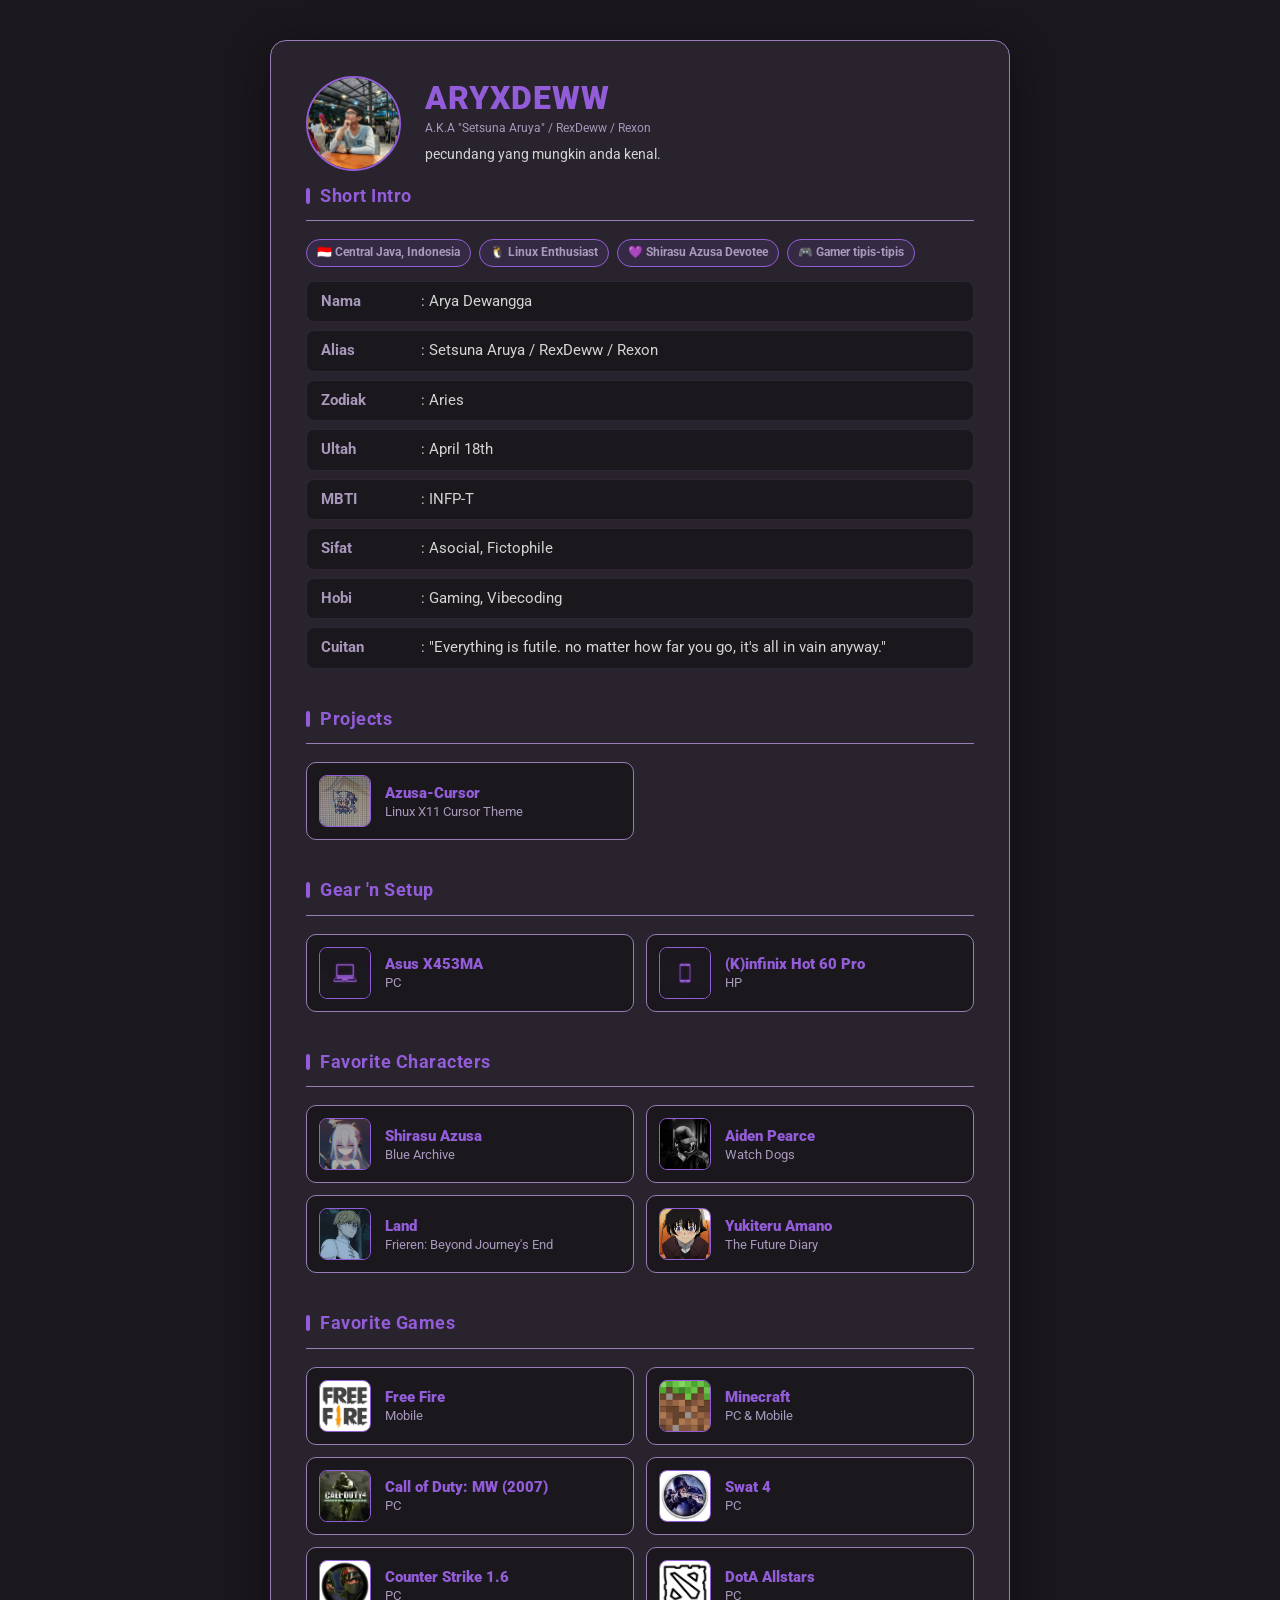
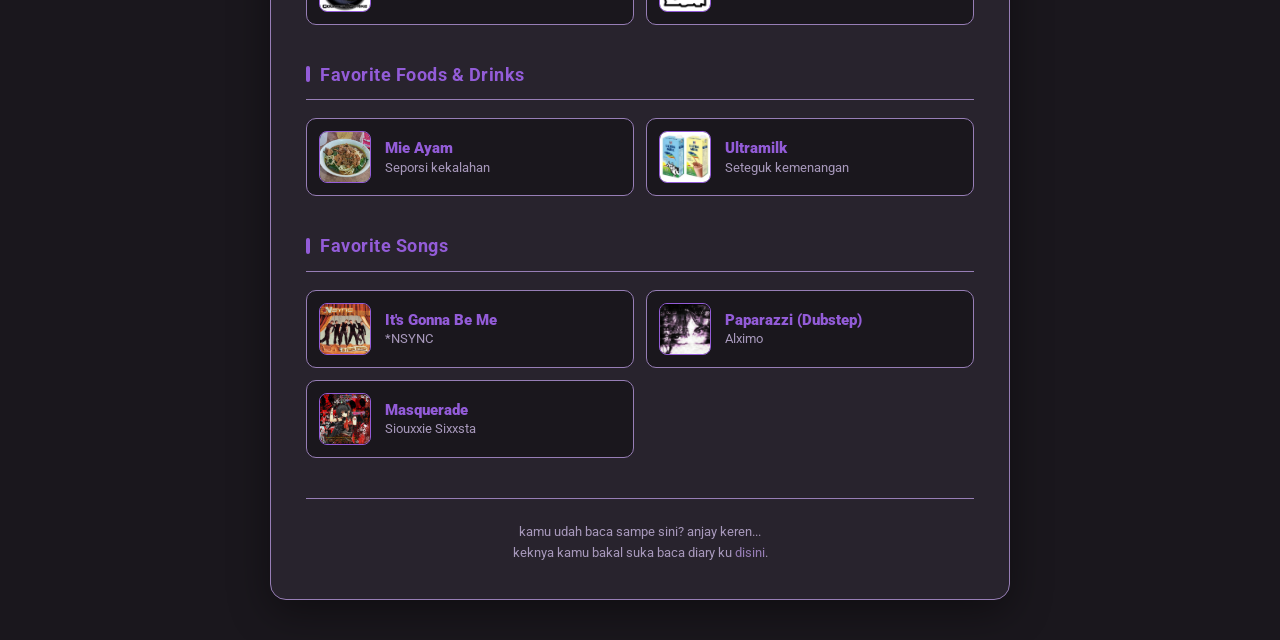
==== autobiography/index.html @ 47098026 "baju adat niaga" ====
<!DOCTYPE html>
<html lang="id">
<head>
    <meta charset="UTF-8">
    <meta name="viewport" content="width=device-width, initial-scale=1.0">
    <title>ARYXDEWW | Autobiography</title>
    <link rel="preconnect" href="https://fonts.googleapis.com">
    <link rel="preconnect" href="https://fonts.gstatic.com" crossorigin>
    <link href="https://fonts.googleapis.com/css2?family=Roboto:ital,wght@0,400;0,700;0,900;1,400&display=swap" rel="stylesheet">

    <style>
        /* ==========================================================================
           1. CORE STYLING & PALETTE (REQUIRED COLORS)
           ========================================================================== */
        :root {
            --bg-body: #1a171d;
            --bg-card: #28232d;
            --purple-main: #935cd8;
            --purple-border: #977eb6;
            --purple-light: #a899bc;
            --text-main: #d4d4d4;
        }

        * {
            box-sizing: border-box;
            margin: 0;
            padding: 0;
        }

        body {
            font-family: 'Roboto', sans-serif;
            font-weight: 400;
            line-height: 1.6;
            background-color: var(--bg-body);
            color: var(--text-main);
            display: flex;
            justify-content: center;
            min-height: 100vh;
            padding: 40px 15px;
        }

        /* ==========================================================================
           2. MAIN CONTAINER & LAYOUT STRUCTURE
           ========================================================================== */
        .main-wrapper {
            width: 100%;
            max-width: 740px;
            background: var(--bg-card);
            padding: 35px;
            border-radius: 16px;
            border: 1px solid var(--purple-border);
            box-shadow: 0 12px 40px rgba(0, 0, 0, 0.4);
        }

        .section {
            margin-bottom: 35px;
        }

        /* ==========================================================================
           3. HEADER & PROFILE SECTION
           ========================================================================== */
        .header {
            display: flex;
            align-items: center;
            gap: 24px;
            margin-bottom: 10px;
            padding-bottom: 0px;
        }

        .profile-pic {
            width: 95px;
            height: 95px;
            border-radius: 50%;
            border: 2px solid var(--purple-main);
            object-fit: cover;
            flex-shrink: 0;
            transition: transform 0.3s ease;
        }

        .profile-pic:hover {
            transform: scale(1.03);
        }

        .header-text {
            display: flex;
            flex-direction: column;
        }

        .header h1 {
            color: var(--purple-main);
            font-size: 2rem;
            font-weight: 900;
            letter-spacing: 1px;
            line-height: 1.1;
        }

        .aka-text {
            display: block;
            font-size: 0.72rem;
            color: var(--purple-light);
            margin-top: 3px;
            margin-bottom: 6px;
            font-weight: 400;
        }

        .header p {
            font-size: 0.9rem;
            color: var(--text-main);
        }

        /* ==========================================================================
           4. TYPOGRAPHY, TITLES & GLOBAL LINKS
           ========================================================================== */
        h2 {
            font-size: 1.15rem;
            color: var(--purple-main);
            display: flex;
            align-items: center;
            gap: 10px;
            border-bottom: 1px solid var(--purple-border);
            padding-bottom: 10px;
            margin-bottom: 18px;
            letter-spacing: 0.5px;
        }

        h2::before {
            content: "";
            display: inline-block;
            width: 4px;
            height: 16px;
            background-color: var(--purple-main);
            border-radius: 2px;
        }

        a, a:visited, a:active {
            color: var(--purple-border);
            text-decoration: none;
            transition: color 0.2s ease, text-decoration 0.2s ease;
        }

        a:hover {
            color: var(--purple-main);
            text-decoration: underline;
        }

        /* ==========================================================================
           5. SHORT INTRO & BADGE TAGS
           ========================================================================== */
        .badge-container {
            display: flex;
            flex-wrap: wrap;
            gap: 8px;
            margin-bottom: 14px;
        }

        .status-badge {
            background: rgba(147, 92, 216, 0.12);
            border: 1px solid var(--purple-main);
            color: var(--purple-light);
            font-size: 0.75rem;
            padding: 3px 10px;
            border-radius: 20px;
            font-weight: 700;
        }

        .info-list {
            list-style: none;
            padding: 0;
            margin: 0;
            font-size: 0.92rem;
            display: flex;
            flex-direction: column;
            gap: 8px;
        }

        .info-list li {
            display: flex;
            align-items: flex-start;
            background: var(--bg-body);
            padding: 8px 14px;
            border-radius: 8px;
            border: 1px solid rgba(151, 126, 182, 0.15);
        }

        .info-list li strong {
            color: var(--purple-light);
            width: 100px;
            flex-shrink: 0;
        }

        /* ==========================================================================
           6. ITEM GRID & BUTTON CARDS (UNIVERSAL)
           ========================================================================== */
        .item-grid {
            display: grid;
            grid-template-columns: repeat(auto-fill, minmax(280px, 1fr));
            gap: 12px;
        }

        .item-btn {
            background: var(--bg-body);
            border: 1px solid var(--purple-border);
            border-radius: 10px;
            padding: 12px;
            display: flex;
            align-items: center;
            gap: 14px;
            cursor: pointer;
            transition: all 0.25s ease;
            font-family: inherit;
            text-align: left;
            color: inherit;
        }

        .item-btn:hover {
            background: rgba(147, 92, 216, 0.08);
            border-color: var(--purple-main);
            transform: translateY(-2px);
        }

        .item-avatar {
            width: 52px;
            height: 52px;
            border-radius: 8px;
            object-fit: cover;
            border: 1px solid var(--purple-main);
            flex-shrink: 0;
            background-color: var(--bg-card);
        }

        .item-info {
            display: flex;
            flex-direction: column;
            gap: 2px;
            overflow: hidden;
        }

        .item-title {
            font-weight: 900;
            font-size: 0.95rem;
            color: var(--purple-main);
            line-height: 1.2;
        }

        .item-subtitle {
            font-size: 0.8rem;
            color: var(--purple-light);
            font-weight: 400;
            line-height: 1.2;
        }

        /* ==========================================================================
           7. FOOTER
           ========================================================================== */
        .footer {
            margin-top: 40px;
            text-align: center;
            font-size: 0.8rem;
            color: var(--purple-light);
            border-top: 1px solid var(--purple-border);
            padding-top: 22px;
            line-height: 1.7;
        }

        /* ==========================================================================
           8. MODAL WINDOWS (STANDARD & SONG)
           ========================================================================== */
        .modal-overlay {
            display: none;
            position: fixed;
            top: 0; left: 0; width: 100%; height: 100%;
            background: rgba(26, 23, 29, 0.85);
            backdrop-filter: blur(6px);
            justify-content: center;
            align-items: center;
            z-index: 1000;
            padding: 20px;
        }

        .modal-content {
            background: var(--bg-card);
            border: 1px solid var(--purple-main);
            border-radius: 12px;
            width: 100%;
            max-width: 480px;
            max-height: 85vh;
            display: flex;
            flex-direction: column;
            overflow: hidden;
            box-shadow: 0 15px 45px rgba(0, 0, 0, 0.6);
            animation: modalFadeIn 0.25s cubic-bezier(0.16, 1, 0.3, 1);
        }

        @keyframes modalFadeIn {
            from { opacity: 0; transform: translateY(-12px); }
            to { opacity: 1; transform: translateY(0); }
        }

        .modal-header {
            display: flex;
            justify-content: space-between;
            align-items: center;
            padding: 16px 20px;
            border-bottom: 1px solid var(--purple-border);
            background: var(--bg-body);
            flex-shrink: 0;
        }

        .modal-header h3 {
            margin: 0;
            color: var(--purple-main);
            font-size: 1.15rem;
            font-weight: 900;
        }

        .close-btn {
            background: none;
            border: none;
            color: var(--purple-light);
            font-size: 1.5rem;
            cursor: pointer;
            line-height: 1;
            transition: color 0.2s ease;
        }

        .close-btn:hover { color: var(--purple-main); }

        .modal-body {
            padding: 20px;
            overflow-y: auto;
            scrollbar-width: thin;
            scrollbar-color: var(--purple-border) var(--bg-body);
        }

        .modal-body::-webkit-scrollbar { width: 6px; }
        .modal-body::-webkit-scrollbar-track { background: var(--bg-body); }
        .modal-body::-webkit-scrollbar-thumb { background: var(--purple-border); border-radius: 4px; }
        .modal-body::-webkit-scrollbar-thumb:hover { background: var(--purple-main); }

        .modal-img {
            width: 100%;
            aspect-ratio: 16/9;
            object-fit: cover;
            border-radius: 8px;
            background: var(--bg-body);
            border: 1px solid var(--purple-border);
            margin-bottom: 16px;
        }

        .song-modal-img {
            aspect-ratio: 1/1;
            max-width: 220px;
            margin: 0 auto 16px auto;
            display: block;
        }

        .modal-desc {
            font-size: 0.92rem;
            margin-bottom: 20px;
            word-wrap: break-word;
            line-height: 1.65;
        }

        .song-meta {
            background: var(--bg-body);
            padding: 12px 16px;
            border-radius: 8px;
            border-left: 3px solid var(--purple-main);
            margin-bottom: 16px;
            font-size: 0.88rem;
        }

        .song-meta span { display: block; margin-bottom: 4px; }
        .song-meta span:last-child { margin-bottom: 0; }
        .song-meta strong { color: var(--purple-main); }

        .action-link {
            display: block;
            text-align: center;
            background: var(--purple-main);
            color: var(--bg-body) !important;
            padding: 11px;
            border-radius: 8px;
            font-weight: bold;
            transition: background 0.2s ease;
            text-decoration: none !important;
        }

        .action-link:hover {
            background: var(--purple-light);
        }
    </style>
</head>
<body>

<div class="main-wrapper">
    <header class="header">
        <img src="/assets/autobiography/arya.webp" alt="Profile Picture" class="profile-pic">
        <div class="header-text">
            <h1>ARYXDEWW</h1>
            <span class="aka-text">A.K.A "Setsuna Aruya" / RexDeww / Rexon</span>
            <p>pecundang yang mungkin anda kenal.</p>
        </div>
    </header>

    <section id="about" class="section">
        <h2>Short Intro</h2>

        <!-- Status Badges -->
        <div class="badge-container">
            <span class="status-badge">🇮🇩 Central Java, Indonesia</span>
            <span class="status-badge">🐧 Linux Enthusiast</span>
            <span class="status-badge">💜 Shirasu Azusa Devotee</span>
            <span class="status-badge">🎮 Gamer tipis-tipis</span>
        </div>

        <ul class="info-list">
            <li><strong>Nama</strong>: Arya Dewangga</li>
            <li><strong>Alias</strong>: Setsuna Aruya / RexDeww / Rexon</li>
            <li><strong>Zodiak</strong>: Aries</li>
            <li><strong>Ultah</strong>: April 18th</li>
            <li><strong>MBTI</strong>: INFP-T</li>
            <li><strong>Sifat</strong>: Asocial, Fictophile</li>
            <li><strong>Hobi</strong>: Gaming, Vibecoding</li>
            <li><strong>Cuitan</strong>: "Everything is futile. no matter how far you go, it's all in vain anyway."</li>
        </ul>
    </section>

    <!-- ============================================================================== -->
    <!--                                                               SECTION: PROJECTS                                                                           -->
    <!-- ============================================================================== -->
    <section id="projects" class="section">
        <h2>Projects</h2>
        <div class="item-grid">
            <button class="item-btn std-btn"
                data-title="Azusa-Cursor Theme"
                data-img="/assets/autobiography/projects/azusa-cursor-banner.webp"
                data-desc="Tema kursor Linux (X11) bertema Shirasu Azusa yang aku porting dan konversi secara manual dari format Windows (.ico / .ani) ke xcursorgen di Linux di bawah lisensi GPL-3.0."
                data-link="https://github.com/aryxdeww/azusa-cursor"
                data-linktext="Lihat di GitHub">
                <img src="/assets/autobiography/projects/azusa-cursor-avatar.webp" alt="Azusa Cursor Icon" class="item-avatar">
                <div class="item-info">
                    <span class="item-title">Azusa-Cursor</span>
                    <span class="item-subtitle">Linux X11 Cursor Theme</span>
                </div>
            </button>
        </div>
    </section>

    <!-- ============================================================================== -->
    <!--                                                      SECTION: MY GEAR & SETUP                                                                     -->
    <!-- ============================================================================== -->
    <section id="setup" class="section">
        <h2>Gear 'n Setup</h2>
        <div class="item-grid">
            <button class="item-btn std-btn"
                data-title="Asus X453MA"
                data-img="/assets/autobiography/setup/laptop-banner.webp"
                data-desc="&quot;Ingin menjadi laptop, namun user e ndlogok malah dipreteli&quot;. kira-kira begitu yang dikatakan laptopku jika itu bisa protes XD.<br>aku sengaja bikin laptopku gitu karena monitor bawaan laptop 14inch tuh udah dead pixel, mau ganti males juga karena sebelum nekat aku ada rencana rakit PC namun ga kesampaian. akhirnya laptop itu jadi korban kanibalisme wkwkw, mulai dari: monitor dicopot diganti monitor external 19inch via hdmi, keyboard kucopot buat sirkulasi udara pro max dan kupasang kipas dc 3000 RPM*3 biji wkwkwk jadi seolah-olah kek tower pc AKWOKAOWKOAWK<br><br>Buat yang kepo spek dan isinya:<br>
                Model:  Asus X453MA<br>
                Proc:   Intel Celeron N2840 @2GHz<br>
                RAM:    DDR3L 8GB<br>
                Storage: SSD 256GB + HDD 500GB<br>
                OS:     Debian 13 Trixie + Tiny10 (Dualboot)<br><br>
                nah kalo lu nanya kenapa aku masih betah pake laptop ginian di tahun ini, alasannya adalah aku belum mampu beli perangkat yang proper dan lebih milih pake yang ada dan dimaksimalin sampe batas potensinya, lagian oke aja sih pemakaianku ga berat-berat amat. semua tergantung pilot :D">
                <img src="/assets/autobiography/setup/laptop-avatar.webp" alt="PC" class="item-avatar">
                <div class="item-info">
                    <span class="item-title">Asus X453MA</span>
                    <span class="item-subtitle">PC</span>
                </div>
            </button>
            <button class="item-btn std-btn"
                data-title="(K)infinix Hot 60 Pro"
                data-img="/assets/autobiography/setup/phone-banner.webp"
                data-desc="Bukan HP impian tapi udah nemenin cukup lama dari Feb '26 lalu. FF rata kanan masih struggle btw.">
                <img src="/assets/autobiography/setup/phone-avatar.webp" alt="HP" class="item-avatar">
                <div class="item-info">
                    <span class="item-title">(K)infinix Hot 60 Pro</span>
                    <span class="item-subtitle">HP</span>
                </div>
            </button>
        </div>
    </section>

    <!-- ============================================================================== -->
    <!--                                                                  SECTION: FAV. CHARS                                                                     -->
    <!-- ============================================================================== -->
    <section id="characters" class="section">
        <h2>Favorite Characters</h2>
        <div class="item-grid">
            <button class="item-btn std-btn"
                data-title="Shirasu Azusa"
                data-img="/assets/autobiography/chars/azusa-banner.webp"
                data-desc="Mba-mba yang punya julukan &quot;The Ice Queen of Trinity&quot; yang merupakan anggota Make-Up Work Club serta murid dari Trinity General School di <a href='https://bluearchive.wiki/wiki/Main_Page'>Blue Archive</a> adalah salah satu karakter favorit yang aku cintai selamanya dengan sangat setia melebihi apapun yang juga kujadikan istri karakter fiksi serta yang menjadi alasan kenapa aku jadi <a href='https://www.treatmyocd.com/blog/fictosexuality'>fictophilia</a> sampai detik ini hehe.<br><br>Karakter ini aku jadikan karakter spesial di hidupku serta dia ada dan kusinggung di situs diary ku berjudul:<br>
                1. &quot;Fictophile: Clarification (README!)&quot;<br>
                2. &quot;Fictophile: Origin&quot;, yang bisa kalian baca <a href='/diary/'>disini</a>"
                data-link="https://bluearchive.fandom.com/wiki/Shirasu_Azusa"
                data-linktext="Ke halaman Wiki karakter ini">
                <img src="/assets/autobiography/chars/azusa-avatar.webp" alt="Shirasu Azusa" class="item-avatar">
                <div class="item-info">
                    <span class="item-title">Shirasu Azusa</span>
                    <span class="item-subtitle">Blue Archive</span>
                </div>
            </button>
            <button class="item-btn std-btn"
                data-title="Aiden Pearce"
                data-img="/assets/autobiography/chars/aiden-banner.webp"
                data-desc="Om-om hacker asal Chicago dari game <a href='https://watchdogs.fandom.com/wiki/Watch_Dogs_Wiki'>Watch Dogs</a> yang memang aku gemari bahkan sejak lagu &quot;Mr Kitty - After Dark&quot; naik, nah alasan kenapa aku jadikan Aiden Pearce sebagai karakter favoritku karena aku suka tema hacking gitu meski aku ga begitu masuk dunia cybersecurity, alasan kedua karena aku suka tampilan dia yang vigilant banget, dan terakhir...alasan ketiga karena GWE PEN MAIN GAMENYA ANJENGGGGGG (sampe sekarang belum bisa main karena gapunya PS3/PC yang proper.)"
                data-link="https://watchdogs.fandom.com/wiki/Aiden_Pearce"
                data-linktext="Ke halaman Wiki karakter ini">
                <img src="/assets/autobiography/chars/aiden-avatar.webp" alt="Aiden Pearce" class="item-avatar">
                <div class="item-info">
                    <span class="item-title">Aiden Pearce</span>
                    <span class="item-subtitle">Watch Dogs</span>
                </div>
            </button>
            <button class="item-btn std-btn"
                data-title="Land"
                data-img="/assets/autobiography/chars/land-banner.webp"
                data-desc="Mas-mas mage jago clonning dari anime <a href='https://frieren.fandom.com/wiki/Frieren_Wiki'>Frieren: Beyond Journey's End</a> ini ku jadikan karakter favorit karena suka gaya avoidant dan cool nya, alasan kedua sih karena suka ship dia sama karakter <a href='https://frieren.fandom.com/wiki/%C3%9Cbel'>Übel</a>. <br> (FYI, <a href='https://frieren.fandom.com/wiki/%C3%9Cbel'>Übel</a> dulu pernah kuwaifuin alongside Shirasu Azusa cuma karena ship dia ama Land,  sebelum mutusin buat setia sama Shirasu Azusa wkwkw)"
                data-link="https://frieren.fandom.com/wiki/Land"
                data-linktext="Ke halaman Wiki karakter ini">
                <img src="/assets/autobiography/chars/land-avatar.webp" alt="Land" class="item-avatar">
                <div class="item-info">
                    <span class="item-title">Land</span>
                    <span class="item-subtitle">Frieren: Beyond Journey's End</span>
                </div>
            </button>
            <button class="item-btn std-btn"
                data-title="Yukiteru Amano"
                data-img="/assets/autobiography/chars/yukiteru-banner.webp"
                data-desc="Ade-adean asal Sakurami Junior High School dari anime <a href='https://futurediary.fandom.com/wiki/Main_Page'>The Future Diary</a> yang aku jadikan karakter favorit karena dia literally gweh (penakut, cengeng, dan menarik diri dari sosial). alasan kedua karena aku iri sama dia punya cewe yandere obsesif posesif sama dominatif bernama <a href='https://futurediary.fandom.com/wiki/Yuno_Gasai'>Yuno Gasai</a> yang dimana bikin aku selalu berkata &quot;when yahhh punya cewe yandere obsesif dominatif&quot; (meski tau aku cuma jawir dan 3U = uelek uireng uitil)"
                data-link="https://futurediary.fandom.com/wiki/Yukiteru_Amano"
                data-linktext="Ke halaman Wiki karakter ini">
                <img src="/assets/autobiography/chars/yukiteru-avatar.webp" alt="Yukiteru Amano" class="item-avatar">
                <div class="item-info">
                    <span class="item-title">Yukiteru Amano</span>
                    <span class="item-subtitle">The Future Diary</span>
                </div>
            </button>
        </div>
    </section>

    <!-- ============================================================================== -->
    <!--                                                                  SECTION: FAV.GAMES                                                                     -->
    <!-- ============================================================================== -->
    <section id="games" class="section">
        <h2>Favorite Games</h2>
        <div class="item-grid">
            <button class="item-btn std-btn"
                data-title="Free Fire"
                data-img="/assets/autobiography/games/ff-banner.webp"
                data-desc="Game online pertama yang aku download 2019 lalu yang aku mainkan sampe sekarang, entah topup udh berapa rupiah intinya game ini yang nemenin aku selama ini meski sempat pensi lama sekitar 2 bulan. senjata kesukaan ku di game ini cuma AWM yang utama, diikuti Scar, MP5, sama MP40.">
                <img src="/assets/autobiography/games/ff-avatar.webp" alt="Game Icon" class="item-avatar">
                <div class="item-info">
                  <span class="item-title">Free Fire</span>
                  <span class="item-subtitle">Mobile</span>
                </div>
            </button>
            <button class="item-btn std-btn"
                data-title="Minecraft"
                data-img="/assets/autobiography/games/mc-banner.webp"
                data-desc="Veteran Minecraft: Pocket Edition v0.12 btw, alasan aku suka dan main game ini karena ya...veteran boss meski belum pernah ngalahin ender dragon aowkaowkaw, aku kadang main di PC pake versi 1.12.2 atau 1.8.9 loader forge, kalo di hp ya versi terbaru karena entahlah gabisa di downgrade legal emang anyink android sekarang, mana kebebasan yang kau janjikan itu hah'">
                <img src="/assets/autobiography/games/mc-avatar.webp" alt="Game Icon" class="item-avatar">
                <div class="item-info">
                  <span class="item-title">Minecraft</span>
                  <span class="item-subtitle">PC & Mobile</span>
                </div>
            </button>
            <button class="item-btn std-btn"
                data-title="Call of Duty: Modern Warfare (2007)"
                data-img="/assets/autobiography/games/cod-banner.webp"
                data-desc="Alasan aku suka game ini tuh karena aku dari dulu kepengen maingame ini, yang katanya banyak adegan ikonik walaupun ga sebanyak di MWII. di game ini aku suka banget sama misi &quot;All Ghillied Up&quot; sama &quot;One Shot, One Kill&quot;">
                <img src="/assets/autobiography/games/cod-avatar.webp" alt="Game Icon" class="item-avatar">
                <div class="item-info">
                  <span class="item-title">Call of Duty: MW (2007)</span>
                  <span class="item-subtitle">PC</span>
                </div>
            </button>
            <button class="item-btn std-btn"
               data-title="Swat 4"
               data-img="/assets/autobiography/games/swat4-banner.webp"
               data-desc="Game polisi nangkap penjahat ini sudah menjadi wishlist ku sejak jaman warnetan, game ini tuh obejktif nya simpel...nangkep penjahat tanpa harus ngasih kekerasan, tapi playstyle barbar selalu kebawa wkwkw alhasil cara main ku terlalu bar-bar serta cheat unli ammo + no recoil, senjata fav ku di game ini Pepperball Gun + Taser Gun, bawa optiwand sama door wedge.">
               <img src="/assets/autobiography/games/swat4-avatar.webp" alt="Game Icon" class="item-avatar">
               <div class="item-info">
                 <span class="item-title">Swat 4</span>
                 <span class="item-subtitle">PC</span>
               </div>
            </button>
            <button class="item-btn std-btn"
               data-title="Counter Strike 1.6"
               data-img="/assets/autobiography/games/cs16-banner.webp"
               data-desc="Alasan aku suka game ini tuh karena aku memang suka game FPS beginian, apalagi aku dulu mantan player SFG2 yang ga kesampaian main CS wkwkw. senjata favoritku disini cuma...apa ya namanya, kek awm, sama satunya tentu saja AK dan sering main di T-side">
               <img src="/assets/autobiography/games/cs16-avatar.webp" alt="Game Icon" class="item-avatar">
               <div class="item-info">
                 <span class="item-title">Counter Strike 1.6</span>
                 <span class="item-subtitle">PC</span>
               </div>
            </button>
            <button class="item-btn std-btn"
                data-title="DotA Allstars (Warcraft 3 : The Frozen Throne)"
                data-img="/assets/autobiography/games/dota-banner.webp"
                data-desc="Meski bawaan aku benci game moba gegara mlbb bangsat anjing, game lawas yang mod map nya tercipta di tahun 2004 ini membuatku fomo tapi lupa jarak waktu, diera DotA 2 bro malah masih main DotA Allstars wkwkw. alasan aku suka game ini karena aku cuma recall memori saat dulu jaman 2013 an warnetan ada mas-mas ngajak main dota disaat aku masih gabisa login akun PB kala itu, baru kesampaian main DotA Allstars pertama kali November 2025 lalu karena ya emang baru keinget wkwkw. kebetulan aku main versi AI 6.78 dan hero fav ku Kael(Invoker), Riki Martin, Kardel Sharpeye, Netherdrake, sama Tiny. jangan tanya skill Invoker ku yang jelas jelas combo nguwawor 😂">
                <img src="/assets/autobiography/games/dota-avatar.webp" alt="Game Icon" class="item-avatar">
                <div class="item-info">
                  <span class="item-title">DotA Allstars</span>
                  <span class="item-subtitle">PC</span>
                </div>
            </button>
        </div>
    </section>

    <!-- ============================================================================== -->
    <!--                                                      SECTION: FAV.FOODnDRINK                                                                     -->
    <!-- ============================================================================== -->
    <section id="foods" class="section">
        <h2>Favorite Foods & Drinks</h2>
        <div class="item-grid">
            <button class="item-btn std-btn"
                data-title="Mie Ayam"
                data-img="/assets/autobiography/fnd/miayam-banner.webp"
                data-desc="Makanan kekalahan ini kujadikan favorit karena ya...aku pecundang, wong kalahan. selain karena aku suka mi, biasanya aku bakal nilai makanan ini dari kuahnya, tiap ku seruput pasti langsung keingat kalo aku luser TwT. biasanya aku konsumsi ini pas awal bulan bahkan akhir bulan.">
                <img src="/assets/autobiography/fnd/miayam-avatar.webp" alt="Food Icon" class="item-avatar">
                <div class="item-info">
                    <span class="item-title">Mie Ayam</span>
                    <span class="item-subtitle">Seporsi kekalahan</span>
                </div>
            </button>
            <button class="item-btn std-btn"
                data-title="Ultramilk 1000mL"
                data-img="/assets/autobiography/fnd/indomilk-banner.webp"
                data-desc="Minuman ini adalah versi kemenangan bagiku, walaupun aku tau kemenangan hanyalah sementara, tapi sebisa mungkin aku syukuri wkwkw, biasanya aku beli/minum ini pas ngerasa menang misal gajian.">
                <img src="/assets/autobiography/fnd/indomilk-avatar.webp" alt="Food Icon" class="item-avatar">
                <div class="item-info">
                    <span class="item-title">Ultramilk</span>
                    <span class="item-subtitle">Seteguk kemenangan</span>
                </div>
            </button>
        </div>
    </section>

    <!-- ============================================================================== -->
    <!--                                                                   SECTION: FAV.SONGS                                                                    -->
    <!-- ============================================================================== -->
    <section id="songs" class="section">
        <h2>Favorite Songs</h2>
        <div class="item-grid">
            <button class="item-btn song-btn"
                data-title="It's Gonna Be Me"
                data-artist="*NSYNC"
                data-album="No Strings Attached"
                data-img="/assets/autobiography/songs/nsync-igbm-cover.webp"
                data-notes="Lagu patah hati paling keren menurutku, lagu ini jadi saksi bisu perubahan 180° hidupku serta patwh hati pertamaku, big thanks untuk bro HB yang udah ngasih tau lagu se masterpis ini XD">
                <img src="/assets/autobiography/songs/nsync-igbm-cover.webp" alt="Song Cover" class="item-avatar">
                <div class="item-info">
                    <span class="item-title">It's Gonna Be Me</span>
                    <span class="item-subtitle">*NSYNC</span>
                </div>
            </button>
            <button class="item-btn song-btn"
                data-title="Paparazzi (Dubstep)"
                data-artist="Alximo, Lady Gaga (Original Artist)"
                data-album="-"
                data-img="/assets/autobiography/songs/alximo-pprz-cover.webp"
                data-notes="Alasan aku suka banget lagu ini karena atmosfer cewe obsesif nya ngena dan when yah gwe punya cewe yandere :(">
                <img src="/assets/autobiography/songs/alximo-pprz-cover.webp" alt="Song Cover" class="item-avatar">
                <div class="item-info">
                    <span class="item-title">Paparazzi (Dubstep)</span>
                    <span class="item-subtitle">Alximo</span>
                </div>
            </button>
            <button class="item-btn song-btn"
                data-title="Masquerade"
                data-artist="Siouxxie Sixxsta"
                data-album="-"
                data-img="/assets/autobiography/songs/masquerade-cover.webp"
                data-notes="Alasan aku suka banget lagu ini karena feel membunuh nya aku suka, aku psikontol tipis2">
                <img src="/assets/autobiography/songs/masquerade-cover.webp" alt="Song Cover" class="item-avatar">
                <div class="item-info">
                    <span class="item-title">Masquerade</span>
                    <span class="item-subtitle">Siouxxie Sixxsta</span>
                </div>
            </button>
        </div>
    </section>

    <footer class="footer">
        kamu udah baca sampe sini? anjay keren...<br>keknya kamu bakal suka baca diary ku <a href="/diary">disini</a>.
    </footer>
</div>

<!-- =====================================
     MODAL STANDAR (Karakter, Game, Makanan, Project, Gear)
     ===================================== -->
<div id="standardModal" class="modal-overlay">
    <div class="modal-content">
        <div class="modal-header">
            <h3 id="stdTitle">Judul</h3>
            <button class="close-btn" id="stdClose">&times;</button>
        </div>
        <div class="modal-body">
            <img id="stdImg" src="" alt="Banner" class="modal-img">
            <p id="stdDesc" class="modal-desc">Deskripsi</p>
            <a id="stdLink" href="#" target="_blank" class="action-link">Link Teks</a>
        </div>
    </div>
</div>

<!-- =====================================
     MODAL KHUSUS LAGU
     ===================================== -->
<div id="songModal" class="modal-overlay">
    <div class="modal-content">
        <div class="modal-header">
            <h3 id="songTitle">Judul Lagu</h3>
            <button class="close-btn" id="songClose">&times;</button>
        </div>
        <div class="modal-body">
            <img id="songImg" src="" alt="Album Cover" class="modal-img song-modal-img">

            <div class="song-meta">
                <span><strong>Artist:</strong> <span id="songArtist">Nama Artis</span></span>
                <span><strong>Album:</strong> <span id="songAlbum">Nama Album</span></span>
            </div>

            <p id="songNotes" class="modal-desc">Notes lagu dari kamu.</p>
        </div>
    </div>
</div>

<script>
    // --- SETUP MODAL STANDAR ---
    const stdModal = document.getElementById("standardModal");
    const stdClose = document.getElementById("stdClose");
    const stdButtons = document.querySelectorAll(".std-btn");

    stdButtons.forEach(button => {
        button.addEventListener("click", function() {
            document.getElementById("stdTitle").textContent = this.getAttribute("data-title");
            document.getElementById("stdImg").src = this.getAttribute("data-img");
            document.getElementById("stdDesc").innerHTML = this.getAttribute("data-desc");

            const linkData = this.getAttribute("data-link");
            const linkTextData = this.getAttribute("data-linktext");
            const linkBtn = document.getElementById("stdLink");

            if (linkData && linkTextData) {
                linkBtn.href = linkData;
                linkBtn.textContent = linkTextData;
                linkBtn.style.display = "block";
            } else {
                linkBtn.style.display = "none";
            }

            stdModal.style.display = "flex";
        });
    });

    stdClose.addEventListener("click", () => stdModal.style.display = "none");

    // --- SETUP MODAL LAGU ---
    const songModal = document.getElementById("songModal");
    const songClose = document.getElementById("songClose");
    const songButtons = document.querySelectorAll(".song-btn");

    songButtons.forEach(button => {
        button.addEventListener("click", function() {
            document.getElementById("songTitle").textContent = this.getAttribute("data-title");
            document.getElementById("songImg").src = this.getAttribute("data-img");

            document.getElementById("songArtist").textContent = this.getAttribute("data-artist");
            document.getElementById("songAlbum").textContent = this.getAttribute("data-album");
            document.getElementById("songNotes").innerHTML = this.getAttribute("data-notes");

            songModal.style.display = "flex";
        });
    });

    songClose.addEventListener("click", () => songModal.style.display = "none");

    window.addEventListener("click", function(event) {
        if (event.target === stdModal) stdModal.style.display = "none";
        if (event.target === songModal) songModal.style.display = "none";
    });
</script>

</body>
</html>
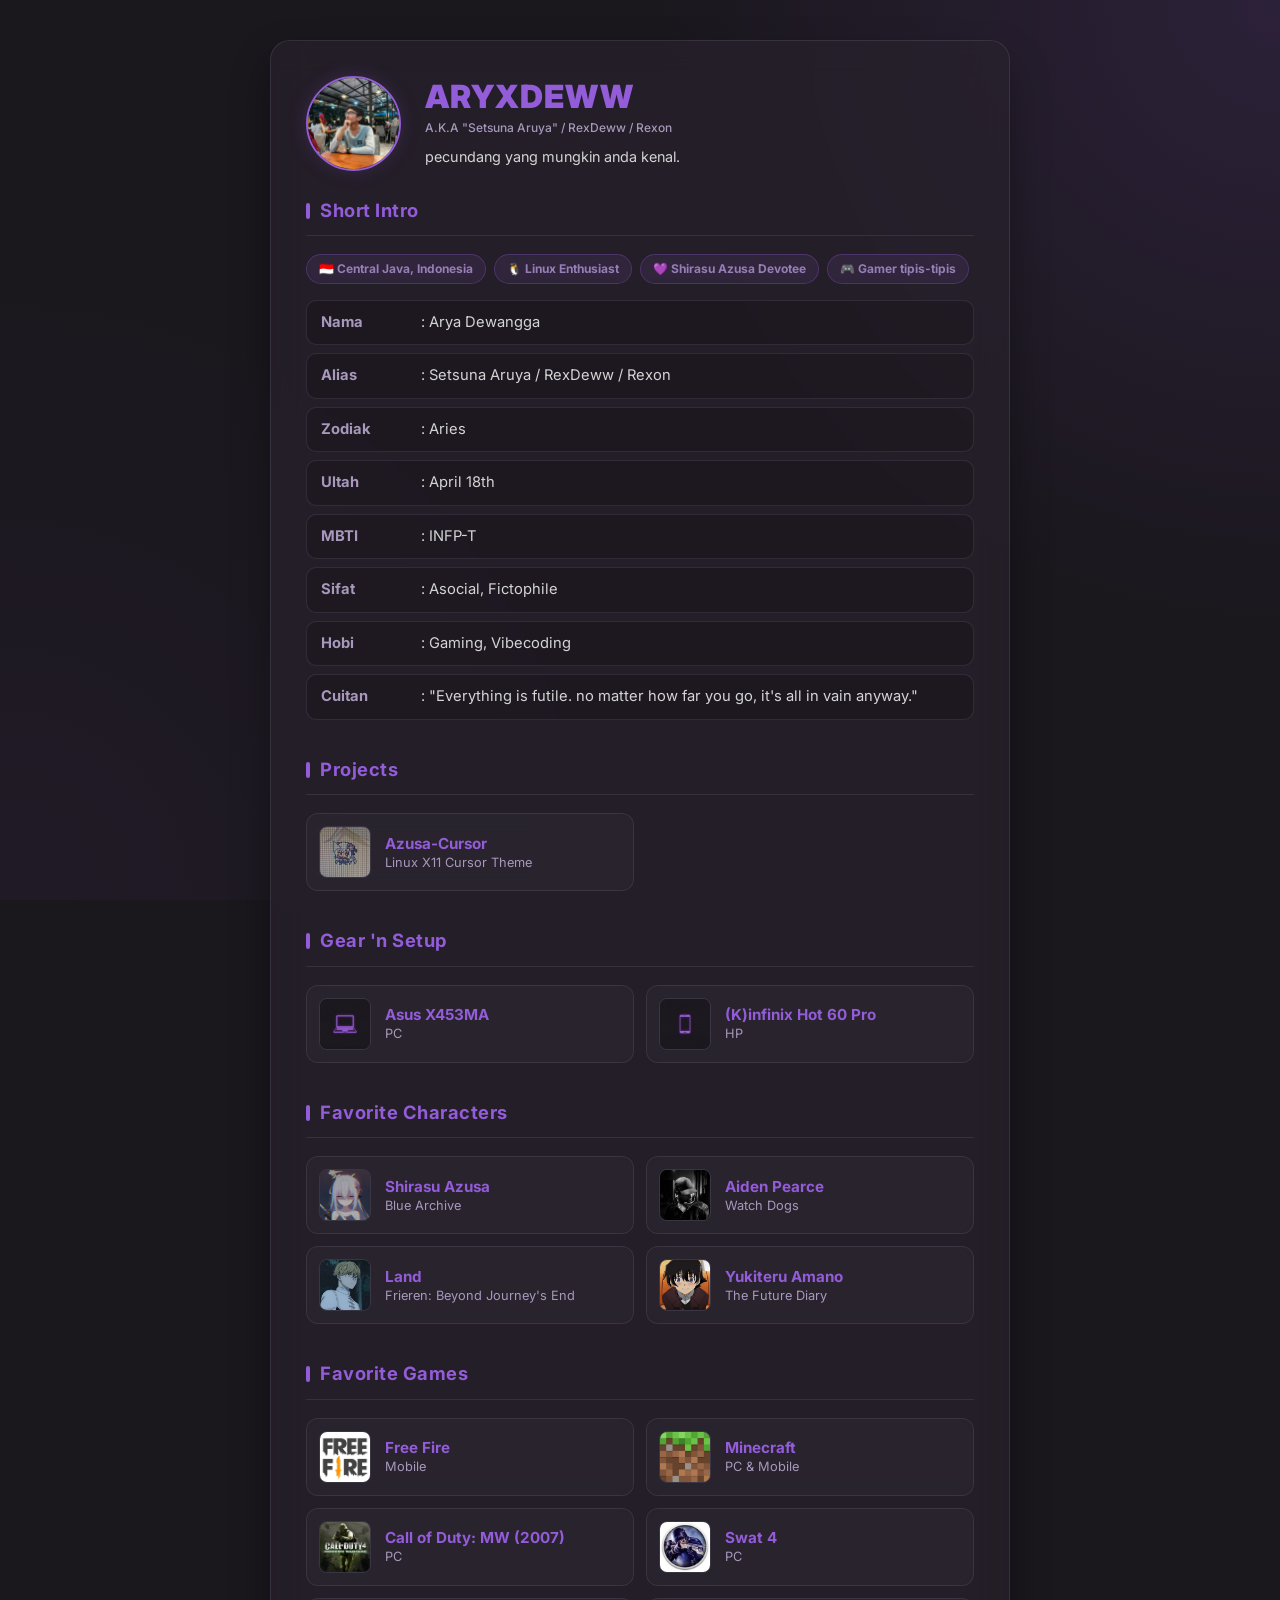
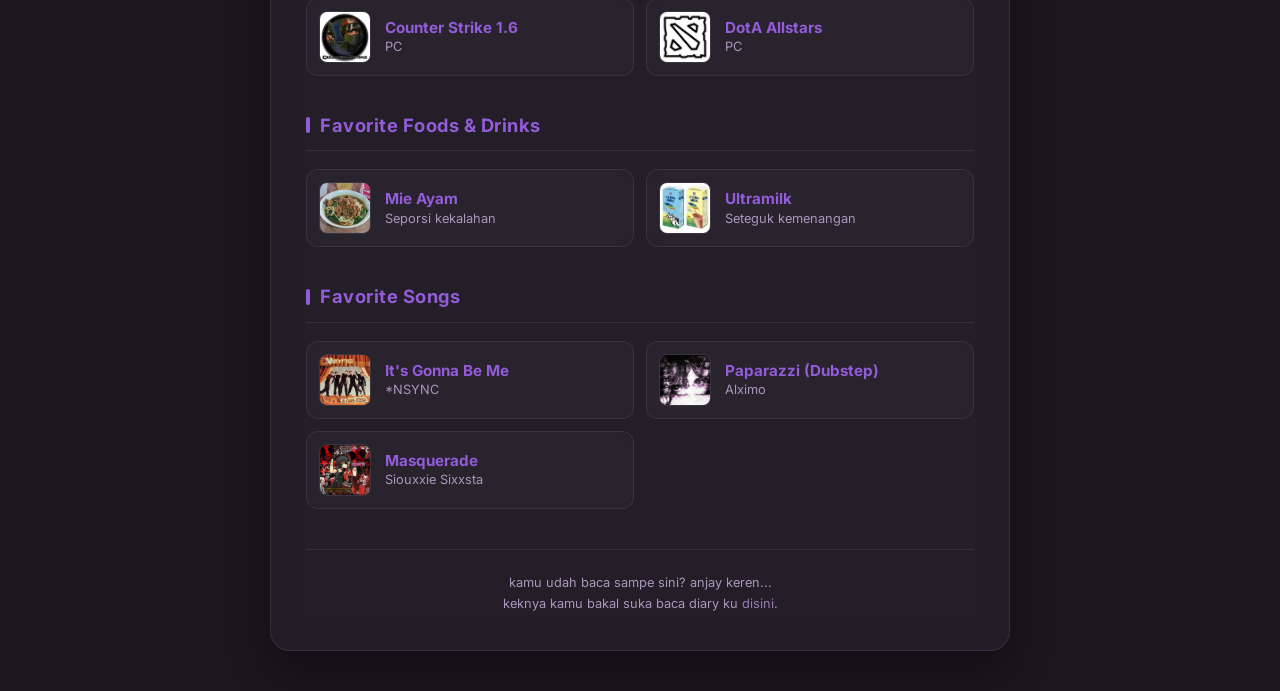
==== commit f84165d9: "fix: males tracking" ====
--- a/autobiography/index.html
+++ b/autobiography/index.html
@@ -4,390 +4,234 @@
     <meta charset="UTF-8">
     <meta name="viewport" content="width=device-width, initial-scale=1.0">
     <title>ARYXDEWW | Autobiography</title>
-    <link rel="preconnect" href="https://fonts.googleapis.com">
-    <link rel="preconnect" href="https://fonts.gstatic.com" crossorigin>
-    <link href="https://fonts.googleapis.com/css2?family=Roboto:ital,wght@0,400;0,700;0,900;1,400&display=swap" rel="stylesheet">
+    <link href="https://fonts.googleapis.com/css2?family=Inter:wght@400;500;700;900&display=swap" rel="stylesheet">
 
     <style>
-        /* ==========================================================================
-           1. CORE STYLING & PALETTE (REQUIRED COLORS)
-           ========================================================================== */
         :root {
-            --bg-body: #1a171d;
-            --bg-card: #28232d;
-            --purple-main: #935cd8;
-            --purple-border: #977eb6;
-            --purple-light: #a899bc;
-            --text-main: #d4d4d4;
-        }
-
-        * {
-            box-sizing: border-box;
-            margin: 0;
-            padding: 0;
-        }
+            --color-bg-page: #1a171d;
+            --color-bg-card: rgba(40, 35, 45, 0.65); /* Glassy #28232d */
+            --color-primary: #935cd8;
+            --color-hover: #977eb6;
+            --color-text-muted: #a899bc;
+            --color-text-main: #d4d4d4;
+            --color-border: rgba(168, 153, 188, 0.15);
+        }
+
+        * { box-sizing: border-box; margin: 0; padding: 0; }
 
         body {
-            font-family: 'Roboto', sans-serif;
+            font-family: 'Inter', sans-serif;
             font-weight: 400;
             line-height: 1.6;
-            background-color: var(--bg-body);
-            color: var(--text-main);
+            background-color: var(--color-bg-page);
+            background-image: radial-gradient(circle at top right, rgba(147, 92, 216, 0.15), transparent 40%),
+                              radial-gradient(circle at bottom left, rgba(147, 92, 216, 0.05), transparent 40%);
+            color: var(--color-text-main);
             display: flex;
             justify-content: center;
             min-height: 100vh;
             padding: 40px 15px;
-        }
-
-        /* ==========================================================================
-           2. MAIN CONTAINER & LAYOUT STRUCTURE
-           ========================================================================== */
+            background-attachment: fixed;
+        }
+
         .main-wrapper {
             width: 100%;
             max-width: 740px;
-            background: var(--bg-card);
+            background: var(--color-bg-card);
+            backdrop-filter: blur(16px);
+            -webkit-backdrop-filter: blur(16px);
             padding: 35px;
-            border-radius: 16px;
-            border: 1px solid var(--purple-border);
-            box-shadow: 0 12px 40px rgba(0, 0, 0, 0.4);
-        }
-
-        .section {
-            margin-bottom: 35px;
-        }
-
-        /* ==========================================================================
-           3. HEADER & PROFILE SECTION
-           ========================================================================== */
+            border-radius: 20px;
+            border: 1px solid var(--color-border);
+            box-shadow: 0 20px 40px rgba(0, 0, 0, 0.3);
+            animation: slideUp 0.6s cubic-bezier(0.16, 1, 0.3, 1) forwards;
+        }
+
+        @keyframes slideUp {
+            from { opacity: 0; transform: translateY(20px); }
+            to { opacity: 1; transform: translateY(0); }
+        }
+
+        .section { margin-bottom: 35px; }
+
         .header {
             display: flex;
             align-items: center;
             gap: 24px;
-            margin-bottom: 10px;
-            padding-bottom: 0px;
+            margin-bottom: 25px;
         }
 
         .profile-pic {
-            width: 95px;
-            height: 95px;
+            width: 95px; height: 95px;
             border-radius: 50%;
-            border: 2px solid var(--purple-main);
+            border: 2px solid var(--color-primary);
+            box-shadow: 0 0 20px rgba(147, 92, 216, 0.2);
             object-fit: cover;
             flex-shrink: 0;
-            transition: transform 0.3s ease;
-        }
-
+            transition: transform 0.3s ease, box-shadow 0.3s ease;
+        }
         .profile-pic:hover {
-            transform: scale(1.03);
-        }
-
-        .header-text {
-            display: flex;
-            flex-direction: column;
-        }
-
+            transform: scale(1.05);
+            box-shadow: 0 0 30px rgba(147, 92, 216, 0.4);
+        }
+
+        .header-text { display: flex; flex-direction: column; }
         .header h1 {
-            color: var(--purple-main);
-            font-size: 2rem;
-            font-weight: 900;
-            letter-spacing: 1px;
-            line-height: 1.1;
-        }
-
+            color: var(--color-primary);
+            font-size: 2rem; font-weight: 900; letter-spacing: 1px; line-height: 1.1;
+        }
         .aka-text {
-            display: block;
-            font-size: 0.72rem;
-            color: var(--purple-light);
-            margin-top: 3px;
-            margin-bottom: 6px;
-            font-weight: 400;
-        }
-
-        .header p {
-            font-size: 0.9rem;
-            color: var(--text-main);
-        }
-
-        /* ==========================================================================
-           4. TYPOGRAPHY, TITLES & GLOBAL LINKS
-           ========================================================================== */
+            font-size: 0.75rem; color: var(--color-text-muted);
+            margin: 4px 0 8px 0; font-weight: 500;
+        }
+        .header p { font-size: 0.9rem; color: var(--color-text-main); }
+
         h2 {
-            font-size: 1.15rem;
-            color: var(--purple-main);
-            display: flex;
-            align-items: center;
-            gap: 10px;
-            border-bottom: 1px solid var(--purple-border);
-            padding-bottom: 10px;
-            margin-bottom: 18px;
+            font-size: 1.15rem; color: var(--color-primary);
+            display: flex; align-items: center; gap: 10px;
+            border-bottom: 1px solid var(--color-border);
+            padding-bottom: 10px; margin-bottom: 18px;
             letter-spacing: 0.5px;
         }
-
         h2::before {
-            content: "";
-            display: inline-block;
-            width: 4px;
-            height: 16px;
-            background-color: var(--purple-main);
-            border-radius: 2px;
-        }
-
-        a, a:visited, a:active {
-            color: var(--purple-border);
-            text-decoration: none;
-            transition: color 0.2s ease, text-decoration 0.2s ease;
-        }
-
-        a:hover {
-            color: var(--purple-main);
-            text-decoration: underline;
-        }
-
-        /* ==========================================================================
-           5. SHORT INTRO & BADGE TAGS
-           ========================================================================== */
-        .badge-container {
-            display: flex;
-            flex-wrap: wrap;
-            gap: 8px;
-            margin-bottom: 14px;
-        }
-
+            content: ""; display: inline-block; width: 4px; height: 16px;
+            background-color: var(--color-primary); border-radius: 2px;
+        }
+
+        a { color: var(--color-hover); text-decoration: none; transition: 0.2s ease; }
+        a:hover { color: var(--color-primary); text-decoration: underline; }
+
+        .badge-container { display: flex; flex-wrap: wrap; gap: 8px; margin-bottom: 16px; }
         .status-badge {
-            background: rgba(147, 92, 216, 0.12);
-            border: 1px solid var(--purple-main);
-            color: var(--purple-light);
-            font-size: 0.75rem;
-            padding: 3px 10px;
-            border-radius: 20px;
-            font-weight: 700;
+            background: rgba(147, 92, 216, 0.1);
+            border: 1px solid rgba(147, 92, 216, 0.3);
+            color: var(--color-hover);
+            font-size: 0.75rem; padding: 4px 12px;
+            border-radius: 20px; font-weight: 700;
+            backdrop-filter: blur(4px);
         }
 
         .info-list {
-            list-style: none;
-            padding: 0;
-            margin: 0;
-            font-size: 0.92rem;
-            display: flex;
-            flex-direction: column;
-            gap: 8px;
-        }
-
+            list-style: none; padding: 0; margin: 0; font-size: 0.92rem;
+            display: flex; flex-direction: column; gap: 8px;
+        }
         .info-list li {
-            display: flex;
-            align-items: flex-start;
-            background: var(--bg-body);
-            padding: 8px 14px;
-            border-radius: 8px;
-            border: 1px solid rgba(151, 126, 182, 0.15);
-        }
-
-        .info-list li strong {
-            color: var(--purple-light);
-            width: 100px;
+            display: flex; align-items: flex-start;
+            background: rgba(0, 0, 0, 0.15);
+            padding: 10px 14px; border-radius: 10px;
+            border: 1px solid var(--color-border);
+        }
+        .info-list li strong { color: var(--color-text-muted); width: 100px; flex-shrink: 0; }
+
+        .item-grid {
+            display: grid; grid-template-columns: repeat(auto-fill, minmax(280px, 1fr)); gap: 12px;
+        }
+
+        .item-btn {
+            background: rgba(168, 153, 188, 0.03);
+            backdrop-filter: blur(8px);
+            border: 1px solid var(--color-border);
+            border-radius: 12px; padding: 12px;
+            display: flex; align-items: center; gap: 14px;
+            cursor: pointer; transition: all 0.3s ease;
+            font-family: inherit; text-align: left; color: inherit;
+        }
+        .item-btn:hover {
+            background: rgba(147, 92, 216, 0.1);
+            border-color: var(--color-primary);
+            transform: translateY(-3px);
+            box-shadow: 0 8px 20px rgba(147, 92, 216, 0.15);
+        }
+
+        .item-avatar {
+            width: 52px; height: 52px; border-radius: 8px;
+            object-fit: cover; border: 1px solid var(--color-border);
             flex-shrink: 0;
         }
-
-        /* ==========================================================================
-           6. ITEM GRID & BUTTON CARDS (UNIVERSAL)
-           ========================================================================== */
-        .item-grid {
-            display: grid;
-            grid-template-columns: repeat(auto-fill, minmax(280px, 1fr));
-            gap: 12px;
-        }
-
-        .item-btn {
-            background: var(--bg-body);
-            border: 1px solid var(--purple-border);
-            border-radius: 10px;
-            padding: 12px;
-            display: flex;
-            align-items: center;
-            gap: 14px;
-            cursor: pointer;
-            transition: all 0.25s ease;
-            font-family: inherit;
-            text-align: left;
-            color: inherit;
-        }
-
-        .item-btn:hover {
-            background: rgba(147, 92, 216, 0.08);
-            border-color: var(--purple-main);
-            transform: translateY(-2px);
-        }
-
-        .item-avatar {
-            width: 52px;
-            height: 52px;
-            border-radius: 8px;
-            object-fit: cover;
-            border: 1px solid var(--purple-main);
-            flex-shrink: 0;
-            background-color: var(--bg-card);
-        }
-
-        .item-info {
-            display: flex;
-            flex-direction: column;
-            gap: 2px;
-            overflow: hidden;
-        }
-
-        .item-title {
-            font-weight: 900;
-            font-size: 0.95rem;
-            color: var(--purple-main);
-            line-height: 1.2;
-        }
-
-        .item-subtitle {
-            font-size: 0.8rem;
-            color: var(--purple-light);
-            font-weight: 400;
-            line-height: 1.2;
-        }
-
-        /* ==========================================================================
-           7. FOOTER
-           ========================================================================== */
+        .item-btn:hover .item-avatar { border-color: var(--color-primary); }
+
+        .item-info { display: flex; flex-direction: column; gap: 2px; overflow: hidden; }
+        .item-title { font-weight: 700; font-size: 0.95rem; color: var(--color-primary); line-height: 1.2; }
+        .item-subtitle { font-size: 0.8rem; color: var(--color-text-muted); line-height: 1.2; }
+
         .footer {
-            margin-top: 40px;
-            text-align: center;
-            font-size: 0.8rem;
-            color: var(--purple-light);
-            border-top: 1px solid var(--purple-border);
-            padding-top: 22px;
-            line-height: 1.7;
-        }
-
-        /* ==========================================================================
-           8. MODAL WINDOWS (STANDARD & SONG)
-           ========================================================================== */
+            margin-top: 40px; text-align: center; font-size: 0.8rem;
+            color: var(--color-text-muted); border-top: 1px solid var(--color-border);
+            padding-top: 22px; line-height: 1.7;
+        }
+
+        /* MODAL GLASSY */
         .modal-overlay {
-            display: none;
-            position: fixed;
-            top: 0; left: 0; width: 100%; height: 100%;
-            background: rgba(26, 23, 29, 0.85);
-            backdrop-filter: blur(6px);
-            justify-content: center;
-            align-items: center;
-            z-index: 1000;
-            padding: 20px;
-        }
-
+            display: none; position: fixed; top: 0; left: 0; width: 100%; height: 100%;
+            background: rgba(26, 23, 29, 0.7);
+            backdrop-filter: blur(8px);
+            -webkit-backdrop-filter: blur(8px);
+            justify-content: center; align-items: center; z-index: 1000; padding: 20px;
+        }
         .modal-content {
-            background: var(--bg-card);
-            border: 1px solid var(--purple-main);
-            border-radius: 12px;
-            width: 100%;
-            max-width: 480px;
-            max-height: 85vh;
-            display: flex;
-            flex-direction: column;
-            overflow: hidden;
-            box-shadow: 0 15px 45px rgba(0, 0, 0, 0.6);
-            animation: modalFadeIn 0.25s cubic-bezier(0.16, 1, 0.3, 1);
+            background: rgba(40, 35, 45, 0.85);
+            backdrop-filter: blur(20px);
+            -webkit-backdrop-filter: blur(20px);
+            border: 1px solid rgba(147, 92, 216, 0.4);
+            border-radius: 16px; width: 100%; max-width: 480px; max-height: 85vh;
+            display: flex; flex-direction: column; overflow: hidden;
+            box-shadow: 0 20px 50px rgba(0, 0, 0, 0.5), 0 0 20px rgba(147, 92, 216, 0.15);
+            animation: modalFadeIn 0.3s cubic-bezier(0.16, 1, 0.3, 1);
         }
 
         @keyframes modalFadeIn {
-            from { opacity: 0; transform: translateY(-12px); }
-            to { opacity: 1; transform: translateY(0); }
+            from { opacity: 0; transform: translateY(20px) scale(0.98); }
+            to { opacity: 1; transform: translateY(0) scale(1); }
         }
 
         .modal-header {
-            display: flex;
-            justify-content: space-between;
-            align-items: center;
-            padding: 16px 20px;
-            border-bottom: 1px solid var(--purple-border);
-            background: var(--bg-body);
-            flex-shrink: 0;
-        }
-
-        .modal-header h3 {
-            margin: 0;
-            color: var(--purple-main);
-            font-size: 1.15rem;
-            font-weight: 900;
-        }
-
+            display: flex; justify-content: space-between; align-items: center;
+            padding: 18px 20px; border-bottom: 1px solid var(--color-border);
+            background: rgba(0, 0, 0, 0.2); flex-shrink: 0;
+        }
+        .modal-header h3 { margin: 0; color: var(--color-primary); font-size: 1.15rem; font-weight: 900; }
         .close-btn {
-            background: none;
-            border: none;
-            color: var(--purple-light);
-            font-size: 1.5rem;
-            cursor: pointer;
-            line-height: 1;
-            transition: color 0.2s ease;
-        }
-
-        .close-btn:hover { color: var(--purple-main); }
+            background: none; border: none; color: var(--color-text-muted);
+            font-size: 1.5rem; cursor: pointer; line-height: 1; transition: 0.2s ease;
+        }
+        .close-btn:hover { color: var(--color-primary); transform: scale(1.1); }
 
         .modal-body {
-            padding: 20px;
-            overflow-y: auto;
-            scrollbar-width: thin;
-            scrollbar-color: var(--purple-border) var(--bg-body);
-        }
-
+            padding: 20px; overflow-y: auto;
+            scrollbar-width: thin; scrollbar-color: var(--color-border) transparent;
+        }
         .modal-body::-webkit-scrollbar { width: 6px; }
-        .modal-body::-webkit-scrollbar-track { background: var(--bg-body); }
-        .modal-body::-webkit-scrollbar-thumb { background: var(--purple-border); border-radius: 4px; }
-        .modal-body::-webkit-scrollbar-thumb:hover { background: var(--purple-main); }
+        .modal-body::-webkit-scrollbar-track { background: transparent; }
+        .modal-body::-webkit-scrollbar-thumb { background: var(--color-border); border-radius: 4px; }
 
         .modal-img {
-            width: 100%;
-            aspect-ratio: 16/9;
-            object-fit: cover;
-            border-radius: 8px;
-            background: var(--bg-body);
-            border: 1px solid var(--purple-border);
-            margin-bottom: 16px;
-        }
-
-        .song-modal-img {
-            aspect-ratio: 1/1;
-            max-width: 220px;
-            margin: 0 auto 16px auto;
-            display: block;
-        }
-
-        .modal-desc {
-            font-size: 0.92rem;
-            margin-bottom: 20px;
-            word-wrap: break-word;
-            line-height: 1.65;
-        }
+            width: 100%; aspect-ratio: 16/9; object-fit: cover;
+            border-radius: 10px; border: 1px solid var(--color-border);
+            margin-bottom: 16px; box-shadow: 0 4px 15px rgba(0,0,0,0.2);
+        }
+        .song-modal-img { aspect-ratio: 1/1; max-width: 220px; margin: 0 auto 16px auto; display: block; }
+        .modal-desc { font-size: 0.92rem; margin-bottom: 20px; line-height: 1.65; }
 
         .song-meta {
-            background: var(--bg-body);
-            padding: 12px 16px;
-            border-radius: 8px;
-            border-left: 3px solid var(--purple-main);
-            margin-bottom: 16px;
-            font-size: 0.88rem;
-        }
-
+            background: rgba(0, 0, 0, 0.2);
+            padding: 12px 16px; border-radius: 10px;
+            border-left: 3px solid var(--color-primary);
+            margin-bottom: 16px; font-size: 0.88rem;
+        }
         .song-meta span { display: block; margin-bottom: 4px; }
         .song-meta span:last-child { margin-bottom: 0; }
-        .song-meta strong { color: var(--purple-main); }
+        .song-meta strong { color: var(--color-primary); }
 
         .action-link {
-            display: block;
-            text-align: center;
-            background: var(--purple-main);
-            color: var(--bg-body) !important;
-            padding: 11px;
-            border-radius: 8px;
-            font-weight: bold;
-            transition: background 0.2s ease;
-            text-decoration: none !important;
-        }
-
+            display: block; text-align: center;
+            background: var(--color-primary); color: #fff !important;
+            padding: 12px; border-radius: 10px; font-weight: bold;
+            transition: all 0.3s ease; text-decoration: none !important;
+        }
         .action-link:hover {
-            background: var(--purple-light);
+            background: var(--color-hover);
+            box-shadow: 0 6px 15px rgba(147, 92, 216, 0.3);
+            transform: translateY(-2px);
         }
     </style>
 </head>
@@ -395,7 +239,7 @@
 
 <div class="main-wrapper">
     <header class="header">
-        <img src="/assets/autobiography/arya.webp" alt="Profile Picture" class="profile-pic">
+        <img src="../assets/autobiography/arya.webp" alt="Profile Picture" class="profile-pic">
         <div class="header-text">
             <h1>ARYXDEWW</h1>
             <span class="aka-text">A.K.A "Setsuna Aruya" / RexDeww / Rexon</span>
@@ -405,15 +249,12 @@
 
     <section id="about" class="section">
         <h2>Short Intro</h2>
-
-        <!-- Status Badges -->
         <div class="badge-container">
             <span class="status-badge">🇮🇩 Central Java, Indonesia</span>
             <span class="status-badge">🐧 Linux Enthusiast</span>
             <span class="status-badge">💜 Shirasu Azusa Devotee</span>
             <span class="status-badge">🎮 Gamer tipis-tipis</span>
         </div>
-
         <ul class="info-list">
             <li><strong>Nama</strong>: Arya Dewangga</li>
             <li><strong>Alias</strong>: Setsuna Aruya / RexDeww / Rexon</li>
@@ -426,19 +267,17 @@
         </ul>
     </section>
 
-    <!-- ============================================================================== -->
-    <!--                                                               SECTION: PROJECTS                                                                           -->
-    <!-- ============================================================================== -->
+    <!-- SECTION: PROJECTS -->
     <section id="projects" class="section">
         <h2>Projects</h2>
         <div class="item-grid">
             <button class="item-btn std-btn"
                 data-title="Azusa-Cursor Theme"
-                data-img="/assets/autobiography/projects/azusa-cursor-banner.webp"
+                data-img="../assets/autobiography/projects/azusa-cursor-banner.webp"
                 data-desc="Tema kursor Linux (X11) bertema Shirasu Azusa yang aku porting dan konversi secara manual dari format Windows (.ico / .ani) ke xcursorgen di Linux di bawah lisensi GPL-3.0."
                 data-link="https://github.com/aryxdeww/azusa-cursor"
                 data-linktext="Lihat di GitHub">
-                <img src="/assets/autobiography/projects/azusa-cursor-avatar.webp" alt="Azusa Cursor Icon" class="item-avatar">
+                <img src="../assets/autobiography/projects/azusa-cursor-avatar.webp" alt="Azusa Cursor Icon" class="item-avatar">
                 <div class="item-info">
                     <span class="item-title">Azusa-Cursor</span>
                     <span class="item-subtitle">Linux X11 Cursor Theme</span>
@@ -447,15 +286,13 @@
         </div>
     </section>
 
-    <!-- ============================================================================== -->
-    <!--                                                      SECTION: MY GEAR & SETUP                                                                     -->
-    <!-- ============================================================================== -->
+    <!-- SECTION: MY GEAR & SETUP -->
     <section id="setup" class="section">
         <h2>Gear 'n Setup</h2>
         <div class="item-grid">
             <button class="item-btn std-btn"
                 data-title="Asus X453MA"
-                data-img="/assets/autobiography/setup/laptop-banner.webp"
+                data-img="../assets/autobiography/setup/laptop-banner.webp"
                 data-desc="&quot;Ingin menjadi laptop, namun user e ndlogok malah dipreteli&quot;. kira-kira begitu yang dikatakan laptopku jika itu bisa protes XD.<br>aku sengaja bikin laptopku gitu karena monitor bawaan laptop 14inch tuh udah dead pixel, mau ganti males juga karena sebelum nekat aku ada rencana rakit PC namun ga kesampaian. akhirnya laptop itu jadi korban kanibalisme wkwkw, mulai dari: monitor dicopot diganti monitor external 19inch via hdmi, keyboard kucopot buat sirkulasi udara pro max dan kupasang kipas dc 3000 RPM*3 biji wkwkwk jadi seolah-olah kek tower pc AKWOKAOWKOAWK<br><br>Buat yang kepo spek dan isinya:<br>
                 Model:  Asus X453MA<br>
                 Proc:   Intel Celeron N2840 @2GHz<br>
@@ -463,7 +300,7 @@
                 Storage: SSD 256GB + HDD 500GB<br>
                 OS:     Debian 13 Trixie + Tiny10 (Dualboot)<br><br>
                 nah kalo lu nanya kenapa aku masih betah pake laptop ginian di tahun ini, alasannya adalah aku belum mampu beli perangkat yang proper dan lebih milih pake yang ada dan dimaksimalin sampe batas potensinya, lagian oke aja sih pemakaianku ga berat-berat amat. semua tergantung pilot :D">
-                <img src="/assets/autobiography/setup/laptop-avatar.webp" alt="PC" class="item-avatar">
+                <img src="../assets/autobiography/setup/laptop-avatar.webp" alt="PC" class="item-avatar">
                 <div class="item-info">
                     <span class="item-title">Asus X453MA</span>
                     <span class="item-subtitle">PC</span>
@@ -471,9 +308,9 @@
             </button>
             <button class="item-btn std-btn"
                 data-title="(K)infinix Hot 60 Pro"
-                data-img="/assets/autobiography/setup/phone-banner.webp"
+                data-img="../assets/autobiography/setup/phone-banner.webp"
                 data-desc="Bukan HP impian tapi udah nemenin cukup lama dari Feb '26 lalu. FF rata kanan masih struggle btw.">
-                <img src="/assets/autobiography/setup/phone-avatar.webp" alt="HP" class="item-avatar">
+                <img src="../assets/autobiography/setup/phone-avatar.webp" alt="HP" class="item-avatar">
                 <div class="item-info">
                     <span class="item-title">(K)infinix Hot 60 Pro</span>
                     <span class="item-subtitle">HP</span>
@@ -482,21 +319,19 @@
         </div>
     </section>
 
-    <!-- ============================================================================== -->
-    <!--                                                                  SECTION: FAV. CHARS                                                                     -->
-    <!-- ============================================================================== -->
+    <!-- SECTION: FAV. CHARS -->
     <section id="characters" class="section">
         <h2>Favorite Characters</h2>
         <div class="item-grid">
             <button class="item-btn std-btn"
                 data-title="Shirasu Azusa"
-                data-img="/assets/autobiography/chars/azusa-banner.webp"
+                data-img="../assets/autobiography/chars/azusa-banner.webp"
                 data-desc="Mba-mba yang punya julukan &quot;The Ice Queen of Trinity&quot; yang merupakan anggota Make-Up Work Club serta murid dari Trinity General School di <a href='https://bluearchive.wiki/wiki/Main_Page'>Blue Archive</a> adalah salah satu karakter favorit yang aku cintai selamanya dengan sangat setia melebihi apapun yang juga kujadikan istri karakter fiksi serta yang menjadi alasan kenapa aku jadi <a href='https://www.treatmyocd.com/blog/fictosexuality'>fictophilia</a> sampai detik ini hehe.<br><br>Karakter ini aku jadikan karakter spesial di hidupku serta dia ada dan kusinggung di situs diary ku berjudul:<br>
                 1. &quot;Fictophile: Clarification (README!)&quot;<br>
                 2. &quot;Fictophile: Origin&quot;, yang bisa kalian baca <a href='/diary/'>disini</a>"
                 data-link="https://bluearchive.fandom.com/wiki/Shirasu_Azusa"
                 data-linktext="Ke halaman Wiki karakter ini">
-                <img src="/assets/autobiography/chars/azusa-avatar.webp" alt="Shirasu Azusa" class="item-avatar">
+                <img src="../assets/autobiography/chars/azusa-avatar.webp" alt="Shirasu Azusa" class="item-avatar">
                 <div class="item-info">
                     <span class="item-title">Shirasu Azusa</span>
                     <span class="item-subtitle">Blue Archive</span>
@@ -504,11 +339,11 @@
             </button>
             <button class="item-btn std-btn"
                 data-title="Aiden Pearce"
-                data-img="/assets/autobiography/chars/aiden-banner.webp"
+                data-img="../assets/autobiography/chars/aiden-banner.webp"
                 data-desc="Om-om hacker asal Chicago dari game <a href='https://watchdogs.fandom.com/wiki/Watch_Dogs_Wiki'>Watch Dogs</a> yang memang aku gemari bahkan sejak lagu &quot;Mr Kitty - After Dark&quot; naik, nah alasan kenapa aku jadikan Aiden Pearce sebagai karakter favoritku karena aku suka tema hacking gitu meski aku ga begitu masuk dunia cybersecurity, alasan kedua karena aku suka tampilan dia yang vigilant banget, dan terakhir...alasan ketiga karena GWE PEN MAIN GAMENYA ANJENGGGGGG (sampe sekarang belum bisa main karena gapunya PS3/PC yang proper.)"
                 data-link="https://watchdogs.fandom.com/wiki/Aiden_Pearce"
                 data-linktext="Ke halaman Wiki karakter ini">
-                <img src="/assets/autobiography/chars/aiden-avatar.webp" alt="Aiden Pearce" class="item-avatar">
+                <img src="../assets/autobiography/chars/aiden-avatar.webp" alt="Aiden Pearce" class="item-avatar">
                 <div class="item-info">
                     <span class="item-title">Aiden Pearce</span>
                     <span class="item-subtitle">Watch Dogs</span>
@@ -516,11 +351,11 @@
             </button>
             <button class="item-btn std-btn"
                 data-title="Land"
-                data-img="/assets/autobiography/chars/land-banner.webp"
+                data-img="../assets/autobiography/chars/land-banner.webp"
                 data-desc="Mas-mas mage jago clonning dari anime <a href='https://frieren.fandom.com/wiki/Frieren_Wiki'>Frieren: Beyond Journey's End</a> ini ku jadikan karakter favorit karena suka gaya avoidant dan cool nya, alasan kedua sih karena suka ship dia sama karakter <a href='https://frieren.fandom.com/wiki/%C3%9Cbel'>Übel</a>. <br> (FYI, <a href='https://frieren.fandom.com/wiki/%C3%9Cbel'>Übel</a> dulu pernah kuwaifuin alongside Shirasu Azusa cuma karena ship dia ama Land,  sebelum mutusin buat setia sama Shirasu Azusa wkwkw)"
                 data-link="https://frieren.fandom.com/wiki/Land"
                 data-linktext="Ke halaman Wiki karakter ini">
-                <img src="/assets/autobiography/chars/land-avatar.webp" alt="Land" class="item-avatar">
+                <img src="../assets/autobiography/chars/land-avatar.webp" alt="Land" class="item-avatar">
                 <div class="item-info">
                     <span class="item-title">Land</span>
                     <span class="item-subtitle">Frieren: Beyond Journey's End</span>
@@ -528,11 +363,11 @@
             </button>
             <button class="item-btn std-btn"
                 data-title="Yukiteru Amano"
-                data-img="/assets/autobiography/chars/yukiteru-banner.webp"
+                data-img="../assets/autobiography/chars/yukiteru-banner.webp"
                 data-desc="Ade-adean asal Sakurami Junior High School dari anime <a href='https://futurediary.fandom.com/wiki/Main_Page'>The Future Diary</a> yang aku jadikan karakter favorit karena dia literally gweh (penakut, cengeng, dan menarik diri dari sosial). alasan kedua karena aku iri sama dia punya cewe yandere obsesif posesif sama dominatif bernama <a href='https://futurediary.fandom.com/wiki/Yuno_Gasai'>Yuno Gasai</a> yang dimana bikin aku selalu berkata &quot;when yahhh punya cewe yandere obsesif dominatif&quot; (meski tau aku cuma jawir dan 3U = uelek uireng uitil)"
                 data-link="https://futurediary.fandom.com/wiki/Yukiteru_Amano"
                 data-linktext="Ke halaman Wiki karakter ini">
-                <img src="/assets/autobiography/chars/yukiteru-avatar.webp" alt="Yukiteru Amano" class="item-avatar">
+                <img src="../assets/autobiography/chars/yukiteru-avatar.webp" alt="Yukiteru Amano" class="item-avatar">
                 <div class="item-info">
                     <span class="item-title">Yukiteru Amano</span>
                     <span class="item-subtitle">The Future Diary</span>
@@ -541,17 +376,15 @@
         </div>
     </section>
 
-    <!-- ============================================================================== -->
-    <!--                                                                  SECTION: FAV.GAMES                                                                     -->
-    <!-- ============================================================================== -->
+    <!-- SECTION: FAV.GAMES -->
     <section id="games" class="section">
         <h2>Favorite Games</h2>
         <div class="item-grid">
             <button class="item-btn std-btn"
                 data-title="Free Fire"
-                data-img="/assets/autobiography/games/ff-banner.webp"
+                data-img="../assets/autobiography/games/ff-banner.webp"
                 data-desc="Game online pertama yang aku download 2019 lalu yang aku mainkan sampe sekarang, entah topup udh berapa rupiah intinya game ini yang nemenin aku selama ini meski sempat pensi lama sekitar 2 bulan. senjata kesukaan ku di game ini cuma AWM yang utama, diikuti Scar, MP5, sama MP40.">
-                <img src="/assets/autobiography/games/ff-avatar.webp" alt="Game Icon" class="item-avatar">
+                <img src="../assets/autobiography/games/ff-avatar.webp" alt="Game Icon" class="item-avatar">
                 <div class="item-info">
                   <span class="item-title">Free Fire</span>
                   <span class="item-subtitle">Mobile</span>
@@ -559,9 +392,9 @@
             </button>
             <button class="item-btn std-btn"
                 data-title="Minecraft"
-                data-img="/assets/autobiography/games/mc-banner.webp"
+                data-img="../assets/autobiography/games/mc-banner.webp"
                 data-desc="Veteran Minecraft: Pocket Edition v0.12 btw, alasan aku suka dan main game ini karena ya...veteran boss meski belum pernah ngalahin ender dragon aowkaowkaw, aku kadang main di PC pake versi 1.12.2 atau 1.8.9 loader forge, kalo di hp ya versi terbaru karena entahlah gabisa di downgrade legal emang anyink android sekarang, mana kebebasan yang kau janjikan itu hah'">
-                <img src="/assets/autobiography/games/mc-avatar.webp" alt="Game Icon" class="item-avatar">
+                <img src="../assets/autobiography/games/mc-avatar.webp" alt="Game Icon" class="item-avatar">
                 <div class="item-info">
                   <span class="item-title">Minecraft</span>
                   <span class="item-subtitle">PC & Mobile</span>
@@ -569,9 +402,9 @@
             </button>
             <button class="item-btn std-btn"
                 data-title="Call of Duty: Modern Warfare (2007)"
-                data-img="/assets/autobiography/games/cod-banner.webp"
+                data-img="../assets/autobiography/games/cod-banner.webp"
                 data-desc="Alasan aku suka game ini tuh karena aku dari dulu kepengen maingame ini, yang katanya banyak adegan ikonik walaupun ga sebanyak di MWII. di game ini aku suka banget sama misi &quot;All Ghillied Up&quot; sama &quot;One Shot, One Kill&quot;">
-                <img src="/assets/autobiography/games/cod-avatar.webp" alt="Game Icon" class="item-avatar">
+                <img src="../assets/autobiography/games/cod-avatar.webp" alt="Game Icon" class="item-avatar">
                 <div class="item-info">
                   <span class="item-title">Call of Duty: MW (2007)</span>
                   <span class="item-subtitle">PC</span>
@@ -579,9 +412,9 @@
             </button>
             <button class="item-btn std-btn"
                data-title="Swat 4"
-               data-img="/assets/autobiography/games/swat4-banner.webp"
+               data-img="../assets/autobiography/games/swat4-banner.webp"
                data-desc="Game polisi nangkap penjahat ini sudah menjadi wishlist ku sejak jaman warnetan, game ini tuh obejktif nya simpel...nangkep penjahat tanpa harus ngasih kekerasan, tapi playstyle barbar selalu kebawa wkwkw alhasil cara main ku terlalu bar-bar serta cheat unli ammo + no recoil, senjata fav ku di game ini Pepperball Gun + Taser Gun, bawa optiwand sama door wedge.">
-               <img src="/assets/autobiography/games/swat4-avatar.webp" alt="Game Icon" class="item-avatar">
+               <img src="../assets/autobiography/games/swat4-avatar.webp" alt="Game Icon" class="item-avatar">
                <div class="item-info">
                  <span class="item-title">Swat 4</span>
                  <span class="item-subtitle">PC</span>
@@ -589,9 +422,9 @@
             </button>
             <button class="item-btn std-btn"
                data-title="Counter Strike 1.6"
-               data-img="/assets/autobiography/games/cs16-banner.webp"
+               data-img="../assets/autobiography/games/cs16-banner.webp"
                data-desc="Alasan aku suka game ini tuh karena aku memang suka game FPS beginian, apalagi aku dulu mantan player SFG2 yang ga kesampaian main CS wkwkw. senjata favoritku disini cuma...apa ya namanya, kek awm, sama satunya tentu saja AK dan sering main di T-side">
-               <img src="/assets/autobiography/games/cs16-avatar.webp" alt="Game Icon" class="item-avatar">
+               <img src="../assets/autobiography/games/cs16-avatar.webp" alt="Game Icon" class="item-avatar">
                <div class="item-info">
                  <span class="item-title">Counter Strike 1.6</span>
                  <span class="item-subtitle">PC</span>
@@ -599,9 +432,9 @@
             </button>
             <button class="item-btn std-btn"
                 data-title="DotA Allstars (Warcraft 3 : The Frozen Throne)"
-                data-img="/assets/autobiography/games/dota-banner.webp"
+                data-img="../assets/autobiography/games/dota-banner.webp"
                 data-desc="Meski bawaan aku benci game moba gegara mlbb bangsat anjing, game lawas yang mod map nya tercipta di tahun 2004 ini membuatku fomo tapi lupa jarak waktu, diera DotA 2 bro malah masih main DotA Allstars wkwkw. alasan aku suka game ini karena aku cuma recall memori saat dulu jaman 2013 an warnetan ada mas-mas ngajak main dota disaat aku masih gabisa login akun PB kala itu, baru kesampaian main DotA Allstars pertama kali November 2025 lalu karena ya emang baru keinget wkwkw. kebetulan aku main versi AI 6.78 dan hero fav ku Kael(Invoker), Riki Martin, Kardel Sharpeye, Netherdrake, sama Tiny. jangan tanya skill Invoker ku yang jelas jelas combo nguwawor 😂">
-                <img src="/assets/autobiography/games/dota-avatar.webp" alt="Game Icon" class="item-avatar">
+                <img src="../assets/autobiography/games/dota-avatar.webp" alt="Game Icon" class="item-avatar">
                 <div class="item-info">
                   <span class="item-title">DotA Allstars</span>
                   <span class="item-subtitle">PC</span>
@@ -610,17 +443,15 @@
         </div>
     </section>
 
-    <!-- ============================================================================== -->
-    <!--                                                      SECTION: FAV.FOODnDRINK                                                                     -->
-    <!-- ============================================================================== -->
+    <!-- SECTION: FAV.FOODnDRINK -->
     <section id="foods" class="section">
         <h2>Favorite Foods & Drinks</h2>
         <div class="item-grid">
             <button class="item-btn std-btn"
                 data-title="Mie Ayam"
-                data-img="/assets/autobiography/fnd/miayam-banner.webp"
+                data-img="../assets/autobiography/fnd/miayam-banner.webp"
                 data-desc="Makanan kekalahan ini kujadikan favorit karena ya...aku pecundang, wong kalahan. selain karena aku suka mi, biasanya aku bakal nilai makanan ini dari kuahnya, tiap ku seruput pasti langsung keingat kalo aku luser TwT. biasanya aku konsumsi ini pas awal bulan bahkan akhir bulan.">
-                <img src="/assets/autobiography/fnd/miayam-avatar.webp" alt="Food Icon" class="item-avatar">
+                <img src="../assets/autobiography/fnd/miayam-avatar.webp" alt="Food Icon" class="item-avatar">
                 <div class="item-info">
                     <span class="item-title">Mie Ayam</span>
                     <span class="item-subtitle">Seporsi kekalahan</span>
@@ -628,9 +459,9 @@
             </button>
             <button class="item-btn std-btn"
                 data-title="Ultramilk 1000mL"
-                data-img="/assets/autobiography/fnd/indomilk-banner.webp"
+                data-img="../assets/autobiography/fnd/indomilk-banner.webp"
                 data-desc="Minuman ini adalah versi kemenangan bagiku, walaupun aku tau kemenangan hanyalah sementara, tapi sebisa mungkin aku syukuri wkwkw, biasanya aku beli/minum ini pas ngerasa menang misal gajian.">
-                <img src="/assets/autobiography/fnd/indomilk-avatar.webp" alt="Food Icon" class="item-avatar">
+                <img src="../assets/autobiography/fnd/indomilk-avatar.webp" alt="Food Icon" class="item-avatar">
                 <div class="item-info">
                     <span class="item-title">Ultramilk</span>
                     <span class="item-subtitle">Seteguk kemenangan</span>
@@ -639,9 +470,7 @@
         </div>
     </section>
 
-    <!-- ============================================================================== -->
-    <!--                                                                   SECTION: FAV.SONGS                                                                    -->
-    <!-- ============================================================================== -->
+    <!-- SECTION: FAV.SONGS -->
     <section id="songs" class="section">
         <h2>Favorite Songs</h2>
         <div class="item-grid">
@@ -649,9 +478,9 @@
                 data-title="It's Gonna Be Me"
                 data-artist="*NSYNC"
                 data-album="No Strings Attached"
-                data-img="/assets/autobiography/songs/nsync-igbm-cover.webp"
+                data-img="../assets/autobiography/songs/nsync-igbm-cover.webp"
                 data-notes="Lagu patah hati paling keren menurutku, lagu ini jadi saksi bisu perubahan 180° hidupku serta patwh hati pertamaku, big thanks untuk bro HB yang udah ngasih tau lagu se masterpis ini XD">
-                <img src="/assets/autobiography/songs/nsync-igbm-cover.webp" alt="Song Cover" class="item-avatar">
+                <img src="../assets/autobiography/songs/nsync-igbm-cover.webp" alt="Song Cover" class="item-avatar">
                 <div class="item-info">
                     <span class="item-title">It's Gonna Be Me</span>
                     <span class="item-subtitle">*NSYNC</span>
@@ -661,9 +490,9 @@
                 data-title="Paparazzi (Dubstep)"
                 data-artist="Alximo, Lady Gaga (Original Artist)"
                 data-album="-"
-                data-img="/assets/autobiography/songs/alximo-pprz-cover.webp"
+                data-img="../assets/autobiography/songs/alximo-pprz-cover.webp"
                 data-notes="Alasan aku suka banget lagu ini karena atmosfer cewe obsesif nya ngena dan when yah gwe punya cewe yandere :(">
-                <img src="/assets/autobiography/songs/alximo-pprz-cover.webp" alt="Song Cover" class="item-avatar">
+                <img src="../assets/autobiography/songs/alximo-pprz-cover.webp" alt="Song Cover" class="item-avatar">
                 <div class="item-info">
                     <span class="item-title">Paparazzi (Dubstep)</span>
                     <span class="item-subtitle">Alximo</span>
@@ -673,9 +502,10 @@
                 data-title="Masquerade"
                 data-artist="Siouxxie Sixxsta"
                 data-album="-"
-                data-img="/assets/autobiography/songs/masquerade-cover.webp"
-                data-notes="Alasan aku suka banget lagu ini karena feel membunuh nya aku suka, aku psikontol tipis2">
-                <img src="/assets/autobiography/songs/masquerade-cover.webp" alt="Song Cover" class="item-avatar">
+                data-img="../assets/autobiography/songs/masquerade-cover.webp"
+                data-notes="Alasan aku suka banget lagu ini karena feel membunuh nya aku suka, aku psikontol tipis2 /j<br>
+                engga si karena emg lagunya aku suka, nadanya dark gitu.">
+                <img src="../assets/autobiography/songs/masquerade-cover.webp" alt="Song Cover" class="item-avatar">
                 <div class="item-info">
                     <span class="item-title">Masquerade</span>
                     <span class="item-subtitle">Siouxxie Sixxsta</span>
@@ -689,9 +519,7 @@
     </footer>
 </div>
 
-<!-- =====================================
-     MODAL STANDAR (Karakter, Game, Makanan, Project, Gear)
-     ===================================== -->
+<!-- MODAL STANDAR -->
 <div id="standardModal" class="modal-overlay">
     <div class="modal-content">
         <div class="modal-header">
@@ -706,9 +534,7 @@
     </div>
 </div>
 
-<!-- =====================================
-     MODAL KHUSUS LAGU
-     ===================================== -->
+<!-- MODAL KHUSUS LAGU -->
 <div id="songModal" class="modal-overlay">
     <div class="modal-content">
         <div class="modal-header">
@@ -717,19 +543,16 @@
         </div>
         <div class="modal-body">
             <img id="songImg" src="" alt="Album Cover" class="modal-img song-modal-img">
-
             <div class="song-meta">
                 <span><strong>Artist:</strong> <span id="songArtist">Nama Artis</span></span>
                 <span><strong>Album:</strong> <span id="songAlbum">Nama Album</span></span>
             </div>
-
             <p id="songNotes" class="modal-desc">Notes lagu dari kamu.</p>
         </div>
     </div>
 </div>
 
 <script>
-    // --- SETUP MODAL STANDAR ---
     const stdModal = document.getElementById("standardModal");
     const stdClose = document.getElementById("stdClose");
     const stdButtons = document.querySelectorAll(".std-btn");
@@ -758,7 +581,6 @@
 
     stdClose.addEventListener("click", () => stdModal.style.display = "none");
 
-    // --- SETUP MODAL LAGU ---
     const songModal = document.getElementById("songModal");
     const songClose = document.getElementById("songClose");
     const songButtons = document.querySelectorAll(".song-btn");
@@ -782,7 +604,15 @@
         if (event.target === stdModal) stdModal.style.display = "none";
         if (event.target === songModal) songModal.style.display = "none";
     });
+
+    // Tambahan: Close pake tombol Escape
+    window.addEventListener("keydown", function(e) {
+        if (e.key === "Escape") {
+            stdModal.style.display = "none";
+            songModal.style.display = "none";
+        }
+    });
 </script>
 
 </body>
-</html>
+</html>
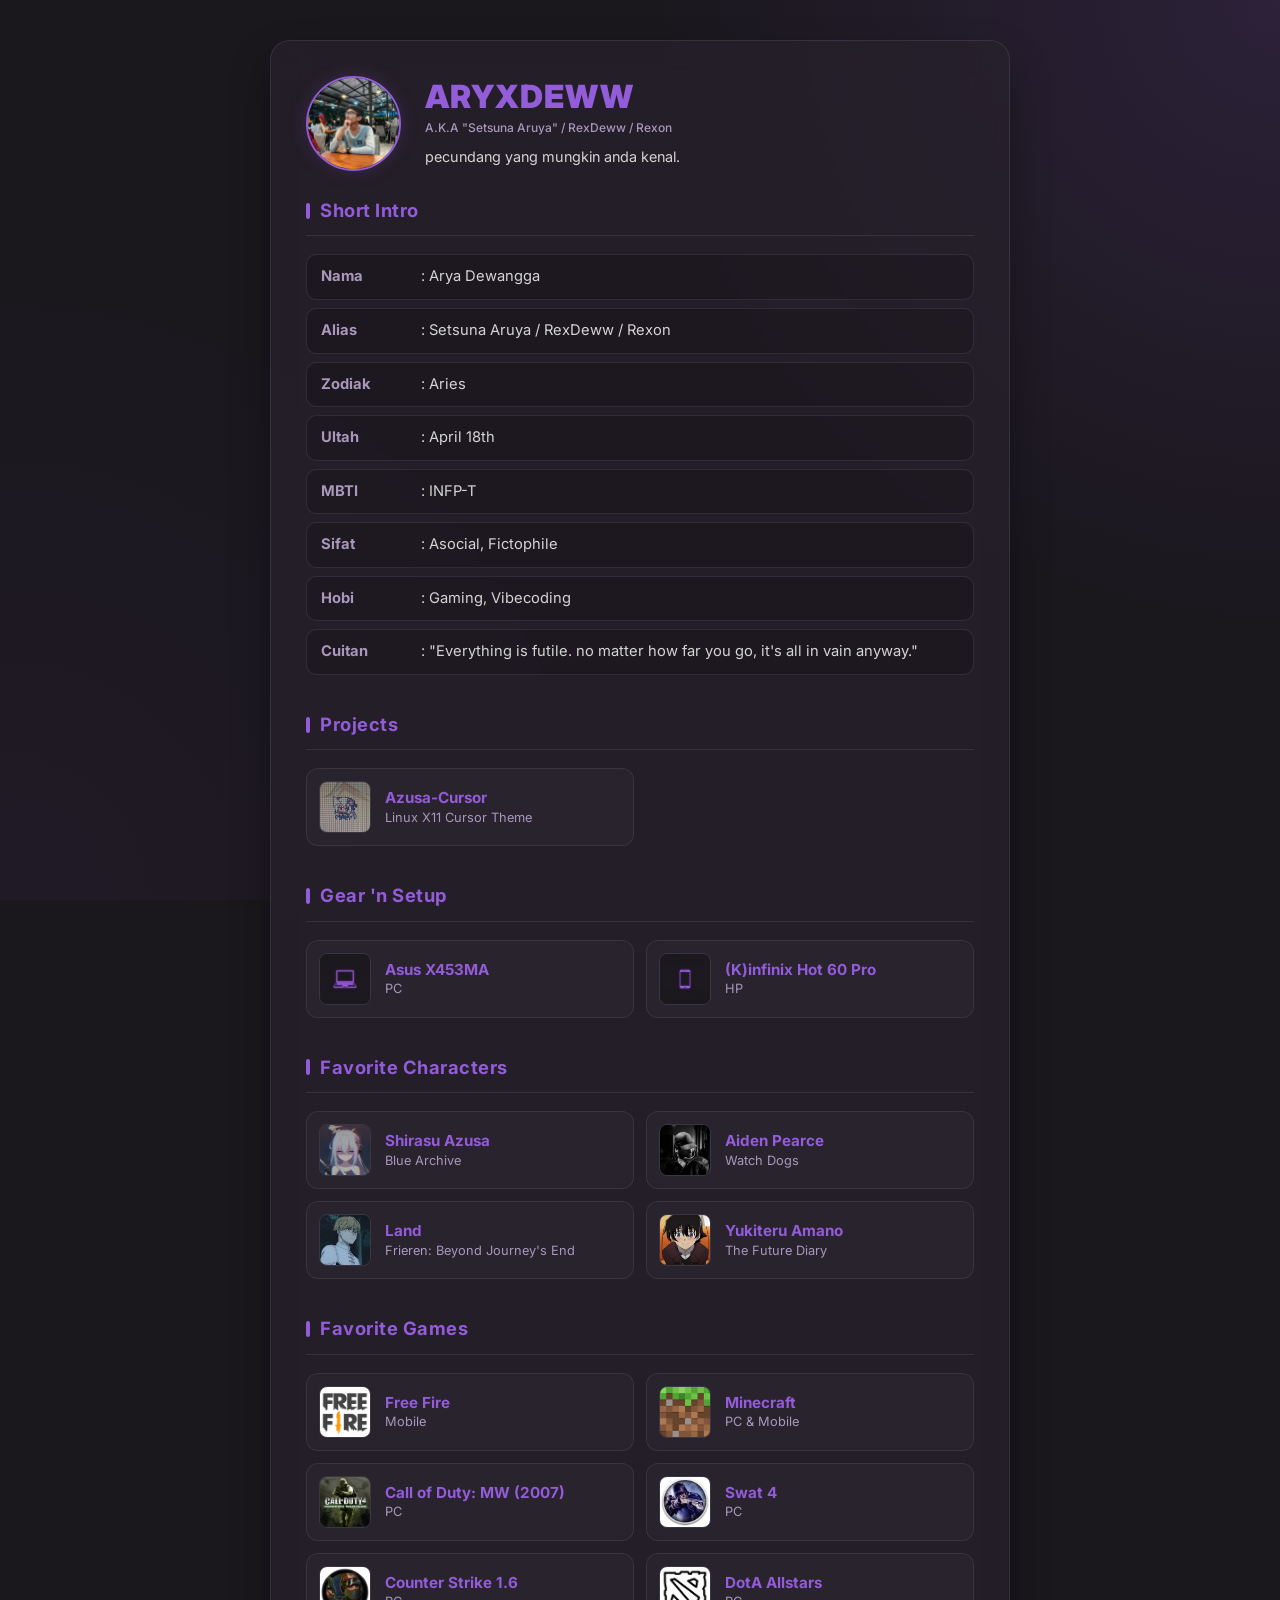
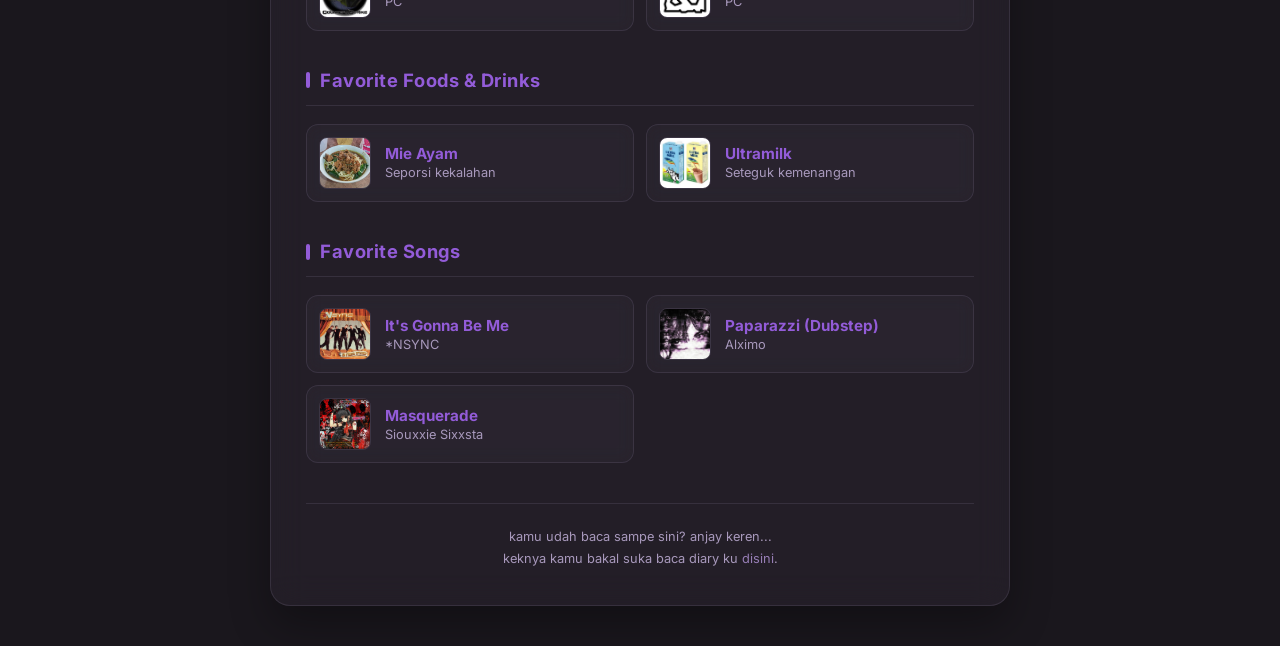
==== commit 9d687c53: "fix: sementara disable badge" ====
--- a/autobiography/index.html
+++ b/autobiography/index.html
@@ -249,12 +249,12 @@
 
     <section id="about" class="section">
         <h2>Short Intro</h2>
-        <div class="badge-container">
+        <!--<div class="badge-container">
             <span class="status-badge">🇮🇩 Central Java, Indonesia</span>
             <span class="status-badge">🐧 Linux Enthusiast</span>
             <span class="status-badge">💜 Shirasu Azusa Devotee</span>
             <span class="status-badge">🎮 Gamer tipis-tipis</span>
-        </div>
+        </div>-->
         <ul class="info-list">
             <li><strong>Nama</strong>: Arya Dewangga</li>
             <li><strong>Alias</strong>: Setsuna Aruya / RexDeww / Rexon</li>
@@ -615,4 +615,4 @@
 </script>
 
 </body>
-</html>+</html>
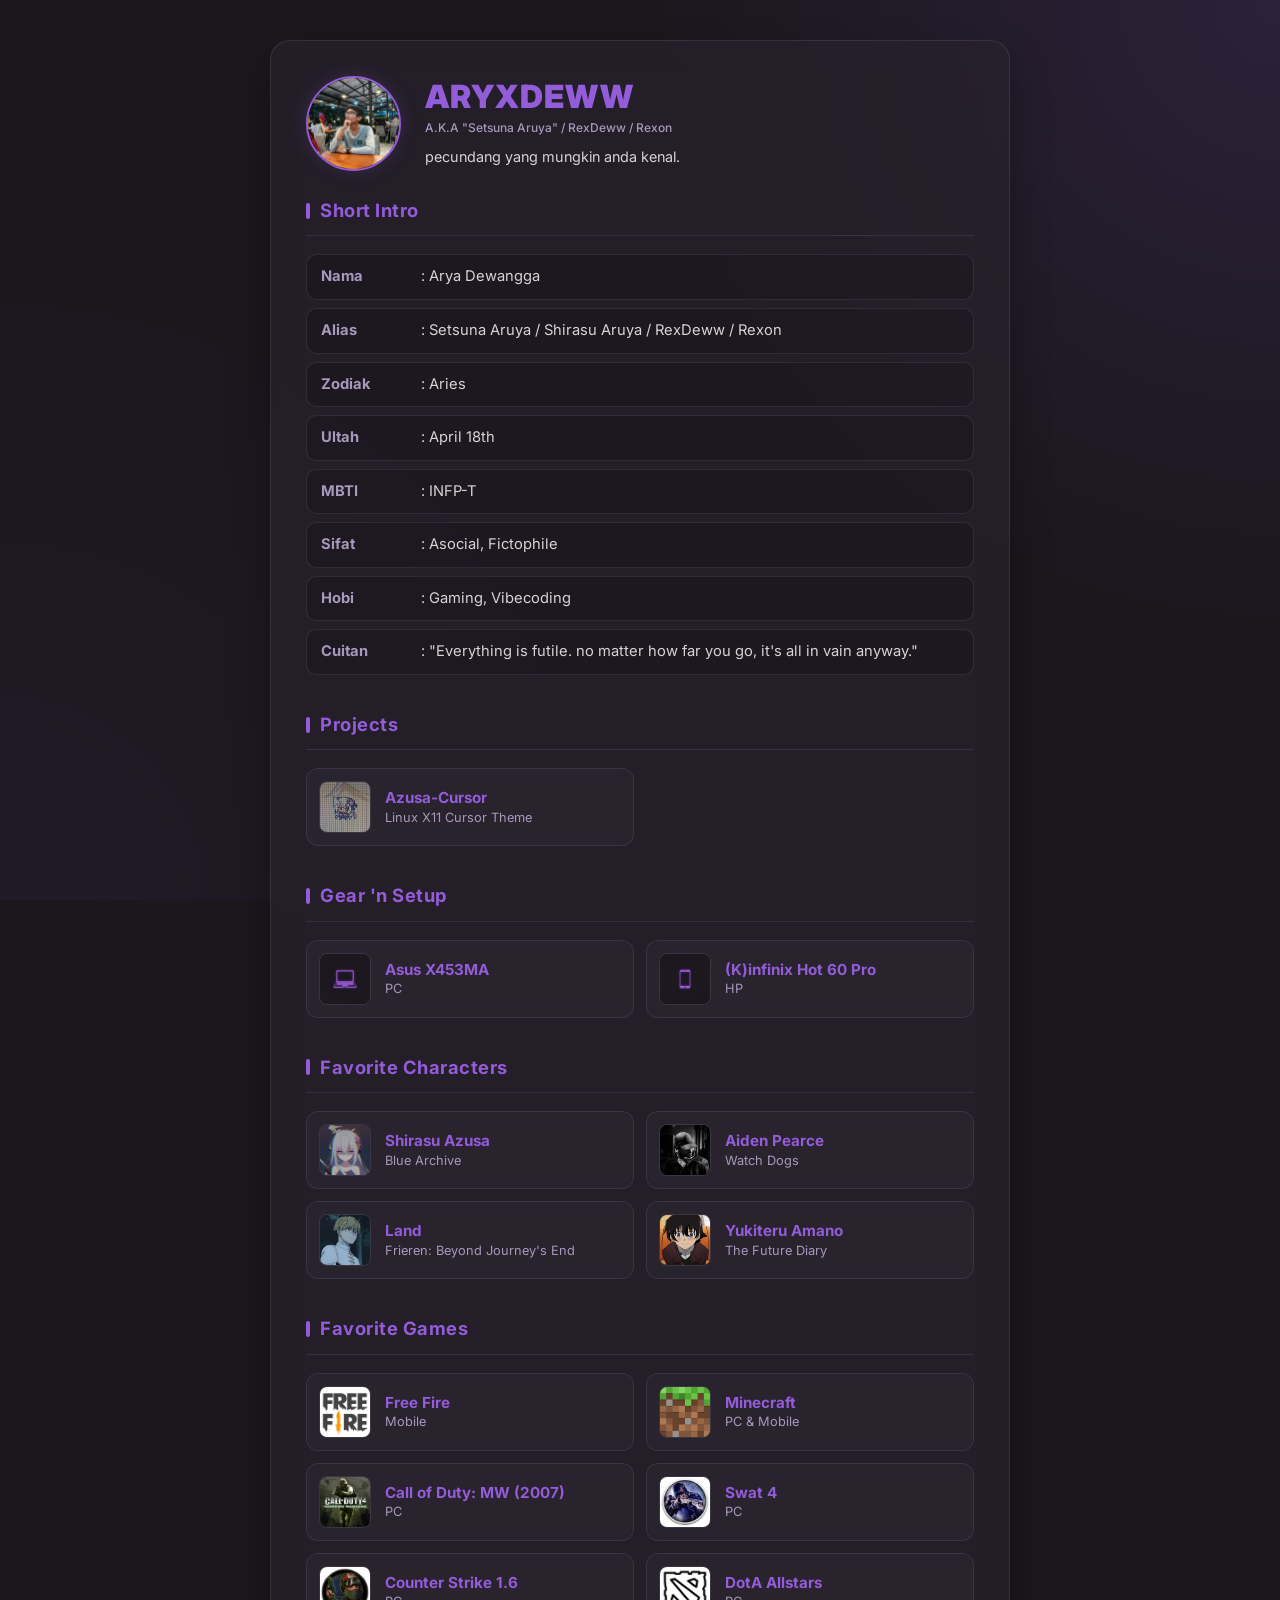
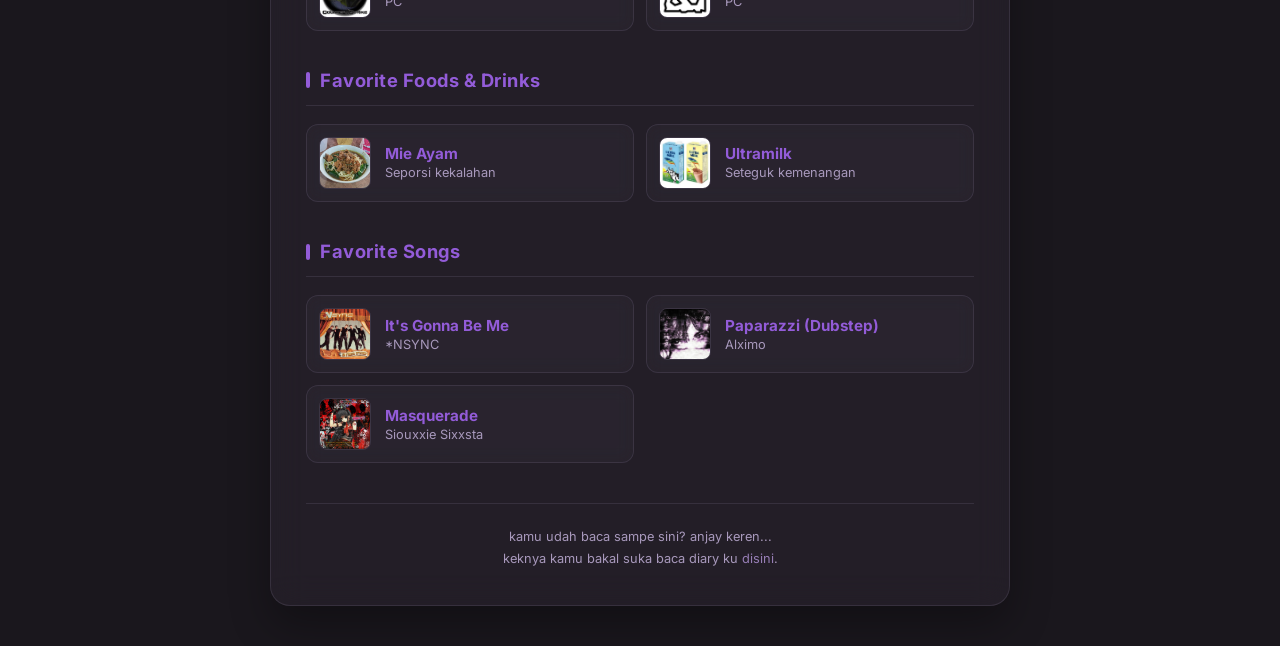
==== commit b827a5b6: "fix: nambah marga" ====
--- a/autobiography/index.html
+++ b/autobiography/index.html
@@ -257,10 +257,10 @@
         </div>-->
         <ul class="info-list">
             <li><strong>Nama</strong>: Arya Dewangga</li>
-            <li><strong>Alias</strong>: Setsuna Aruya / RexDeww / Rexon</li>
+            <li><strong>Alias</strong>: Setsuna Aruya / Shirasu Aruya / RexDeww / Rexon</li>
             <li><strong>Zodiak</strong>: Aries</li>
             <li><strong>Ultah</strong>: April 18th</li>
-            <li><strong>MBTI</strong>: INFP-T</li>
+            <li><strong>MBTI</strong>: INFP-T </li>
             <li><strong>Sifat</strong>: Asocial, Fictophile</li>
             <li><strong>Hobi</strong>: Gaming, Vibecoding</li>
             <li><strong>Cuitan</strong>: "Everything is futile. no matter how far you go, it's all in vain anyway."</li>
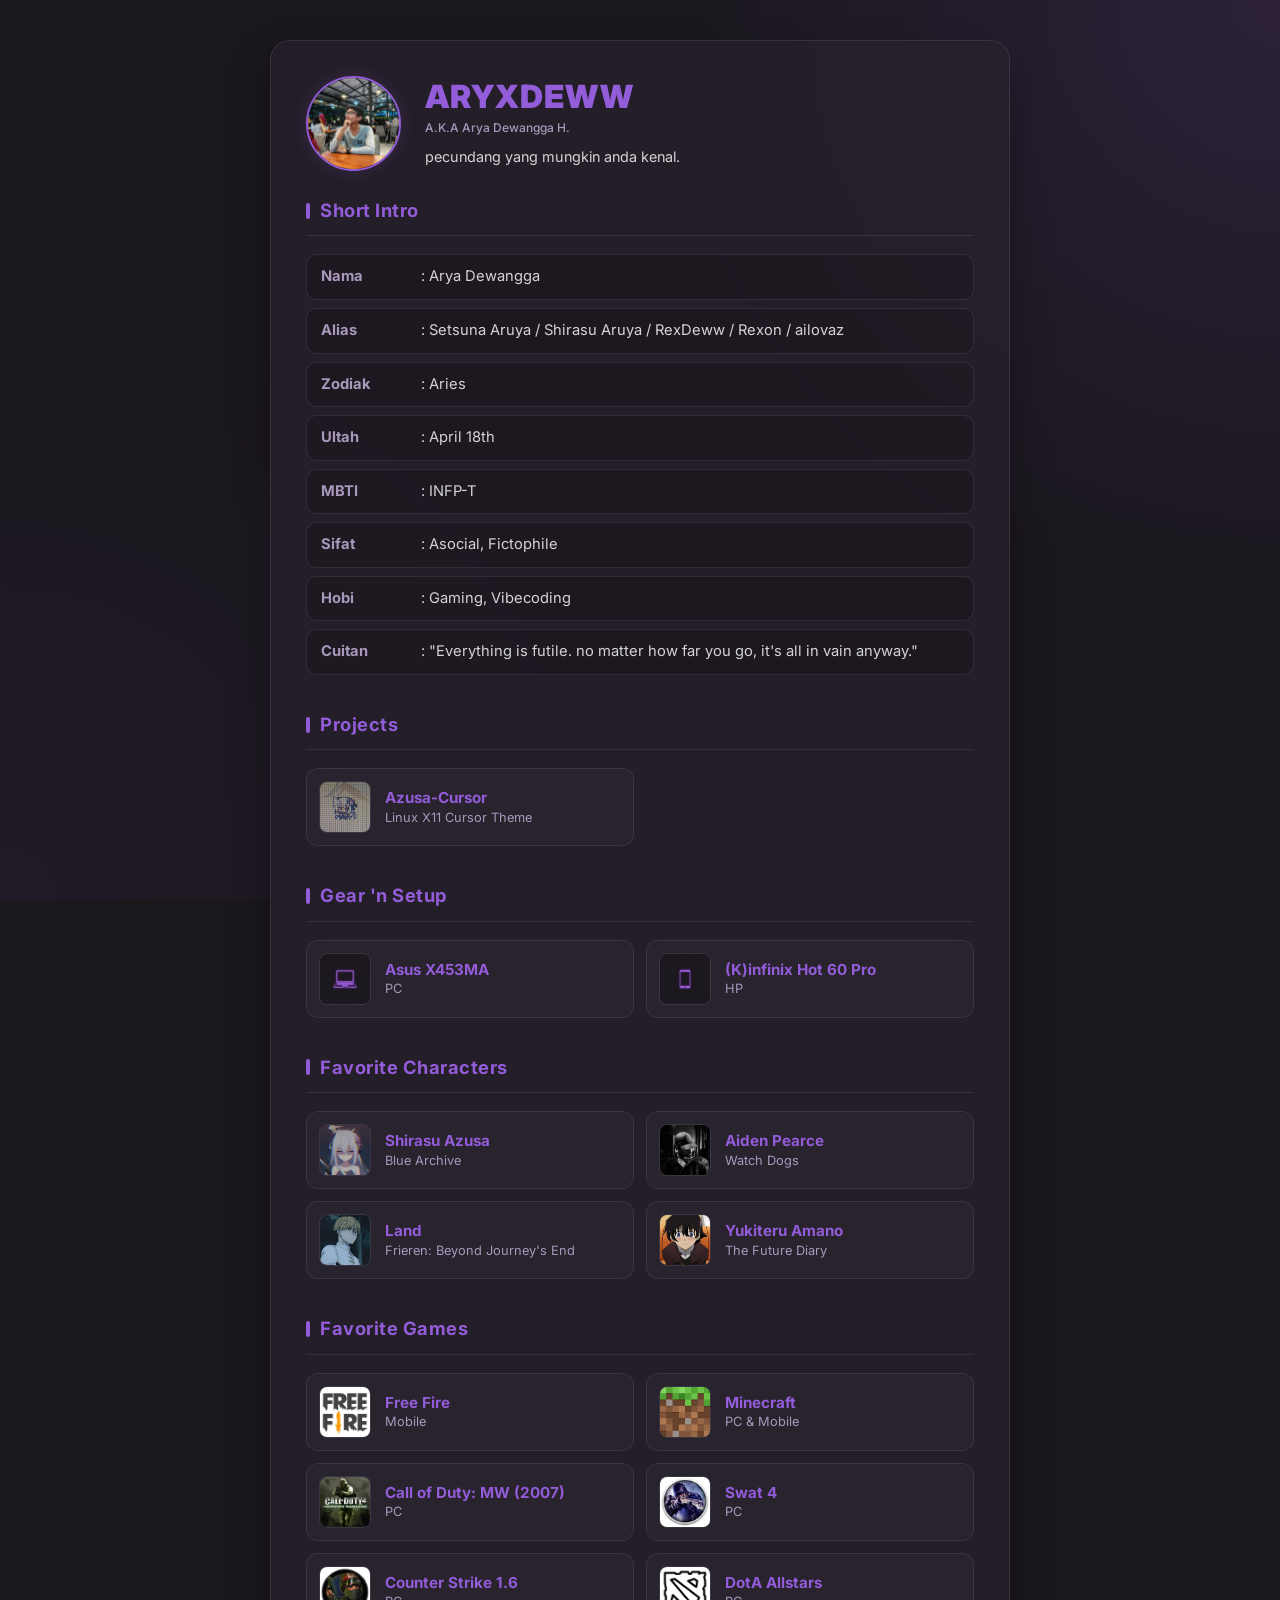
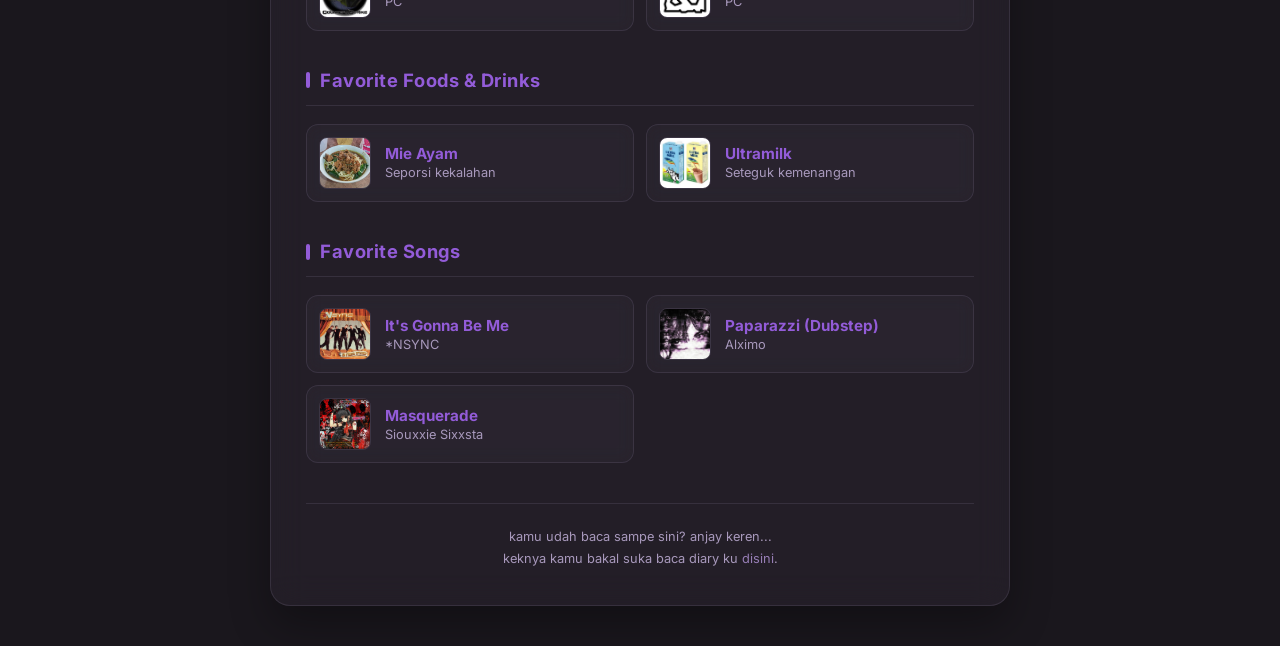
==== commit a8807f43: "fix: typo dan fix AKA ilysm, Azusa." ====
--- a/autobiography/index.html
+++ b/autobiography/index.html
@@ -242,7 +242,7 @@
         <img src="../assets/autobiography/arya.webp" alt="Profile Picture" class="profile-pic">
         <div class="header-text">
             <h1>ARYXDEWW</h1>
-            <span class="aka-text">A.K.A "Setsuna Aruya" / RexDeww / Rexon</span>
+            <span class="aka-text">A.K.A Arya Dewangga H.</span>
             <p>pecundang yang mungkin anda kenal.</p>
         </div>
     </header>
@@ -257,7 +257,7 @@
         </div>-->
         <ul class="info-list">
             <li><strong>Nama</strong>: Arya Dewangga</li>
-            <li><strong>Alias</strong>: Setsuna Aruya / Shirasu Aruya / RexDeww / Rexon</li>
+            <li><strong>Alias</strong>: Setsuna Aruya / Shirasu Aruya / RexDeww / Rexon / ailovaz</li>
             <li><strong>Zodiak</strong>: Aries</li>
             <li><strong>Ultah</strong>: April 18th</li>
             <li><strong>MBTI</strong>: INFP-T </li>
@@ -479,7 +479,7 @@
                 data-artist="*NSYNC"
                 data-album="No Strings Attached"
                 data-img="../assets/autobiography/songs/nsync-igbm-cover.webp"
-                data-notes="Lagu patah hati paling keren menurutku, lagu ini jadi saksi bisu perubahan 180° hidupku serta patwh hati pertamaku, big thanks untuk bro HB yang udah ngasih tau lagu se masterpis ini XD">
+                data-notes="Lagu patah hati paling keren menurutku, lagu ini jadi saksi bisu perubahan 180° hidupku serta patah hati pertamaku, big thanks untuk bro HB yang udah ngasih tau lagu se masterpis ini XD">
                 <img src="../assets/autobiography/songs/nsync-igbm-cover.webp" alt="Song Cover" class="item-avatar">
                 <div class="item-info">
                     <span class="item-title">It's Gonna Be Me</span>
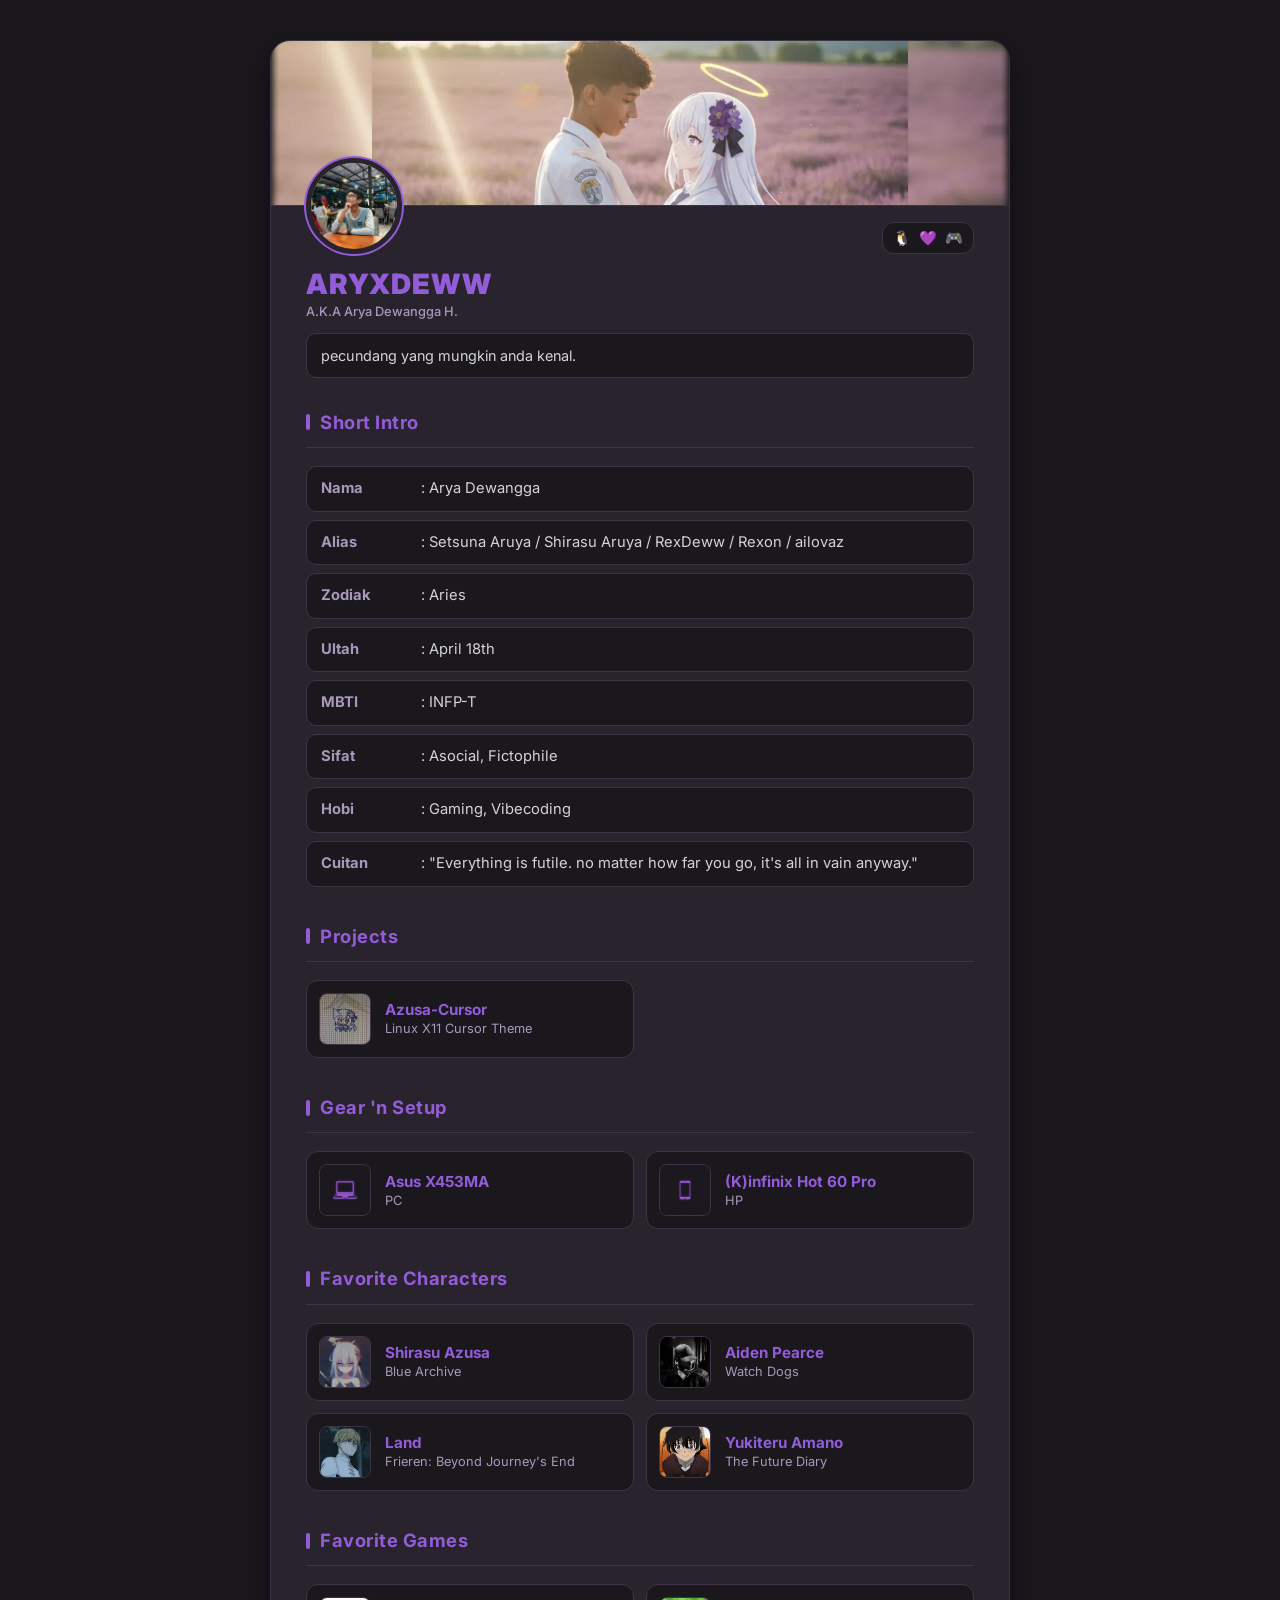
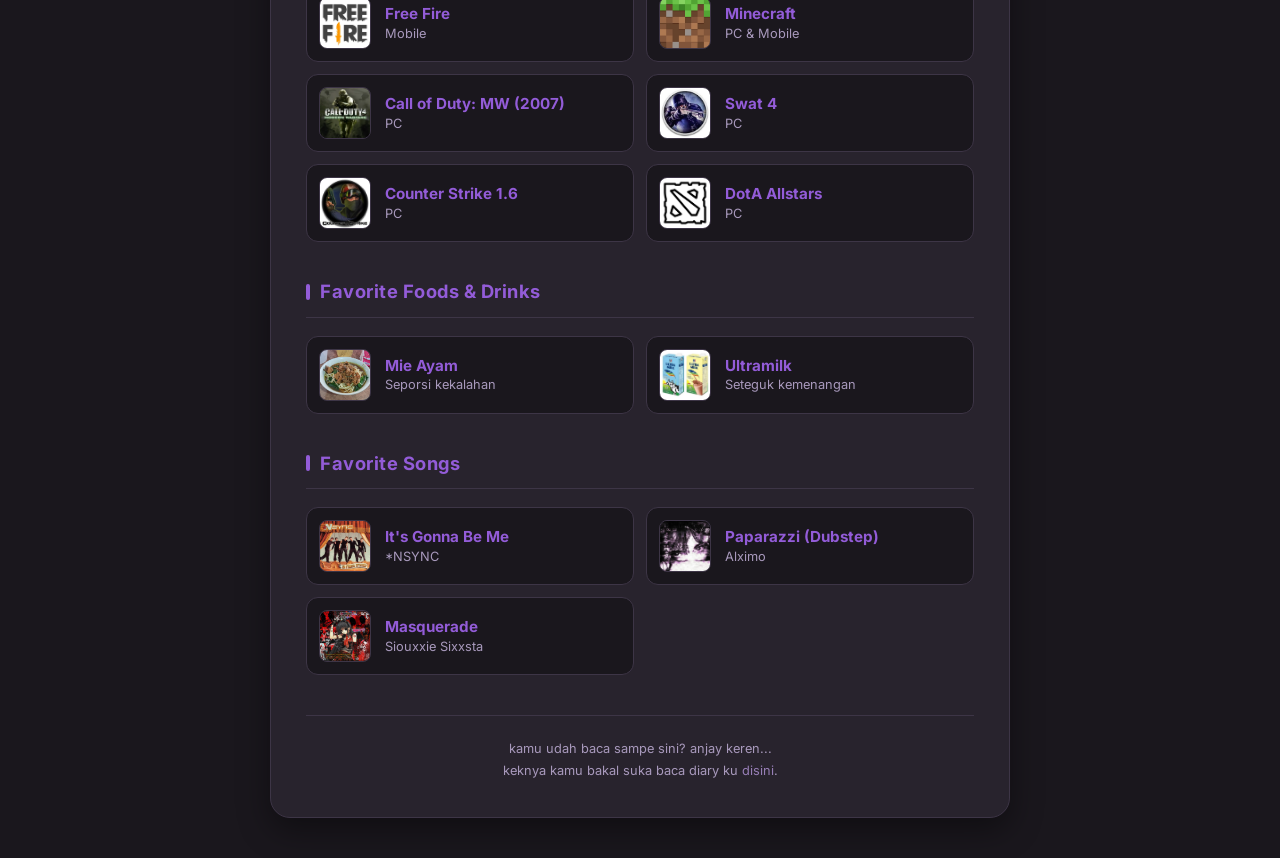
==== commit 146cbaf3: "fix: updated to "V5_discord-a-like"" ====
--- a/autobiography/index.html
+++ b/autobiography/index.html
@@ -9,12 +9,12 @@
     <style>
         :root {
             --color-bg-page: #1a171d;
-            --color-bg-card: rgba(40, 35, 45, 0.65); /* Glassy #28232d */
+            --color-bg-card: #28232d;
             --color-primary: #935cd8;
             --color-hover: #977eb6;
             --color-text-muted: #a899bc;
             --color-text-main: #d4d4d4;
-            --color-border: rgba(168, 153, 188, 0.15);
+            --color-border: #3d3546;
         }
 
         * { box-sizing: border-box; margin: 0; padding: 0; }
@@ -24,68 +24,174 @@
             font-weight: 400;
             line-height: 1.6;
             background-color: var(--color-bg-page);
-            background-image: radial-gradient(circle at top right, rgba(147, 92, 216, 0.15), transparent 40%),
-                              radial-gradient(circle at bottom left, rgba(147, 92, 216, 0.05), transparent 40%);
             color: var(--color-text-main);
             display: flex;
             justify-content: center;
             min-height: 100vh;
             padding: 40px 15px;
-            background-attachment: fixed;
         }
 
         .main-wrapper {
             width: 100%;
             max-width: 740px;
-            background: var(--color-bg-card);
-            backdrop-filter: blur(16px);
-            -webkit-backdrop-filter: blur(16px);
+            background-color: var(--color-bg-card);
             padding: 35px;
             border-radius: 20px;
             border: 1px solid var(--color-border);
-            box-shadow: 0 20px 40px rgba(0, 0, 0, 0.3);
-            animation: slideUp 0.6s cubic-bezier(0.16, 1, 0.3, 1) forwards;
+            box-shadow: 0 12px 32px rgba(0, 0, 0, 0.4);
+            overflow: hidden;
+            animation: slideUp 0.5s cubic-bezier(0.16, 1, 0.3, 1) forwards;
         }
 
         @keyframes slideUp {
-            from { opacity: 0; transform: translateY(20px); }
+            from { opacity: 0; transform: translateY(15px); }
             to { opacity: 1; transform: translateY(0); }
         }
 
         .section { margin-bottom: 35px; }
 
-        .header {
+        /* ==========================================================================
+           HEADER (DISCORD PROFILE STYLE)
+           ========================================================================== */
+        .discord-header {
+            margin-bottom: 30px;
+        }
+
+        .profile-banner {
+            margin: -35px -35px 0 -35px;
+            height: 165px;
+            background-color: #211d26;
+            border-bottom: 1px solid var(--color-border);
+            overflow: hidden;
+        }
+
+        .banner-pic {
+            width: 100%;
+            height: 100%;
+            object-fit: cover;
+            display: block;
+        }
+
+        .header-top-row {
             display: flex;
-            align-items: center;
-            gap: 24px;
-            margin-bottom: 25px;
+            justify-content: space-between;
+            align-items: flex-end;
+            gap: 12px;
+            margin-top: -48px;
+            margin-bottom: 14px;
+            position: relative;
+            z-index: 2;
         }
 
         .profile-pic {
-            width: 95px; height: 95px;
+            width: 96px;
+            height: 96px;
             border-radius: 50%;
-            border: 2px solid var(--color-primary);
-            box-shadow: 0 0 20px rgba(147, 92, 216, 0.2);
+            border: 5px solid var(--color-bg-card);
+            box-shadow: 0 0 0 2px var(--color-primary);
+            background-color: var(--color-bg-card);
             object-fit: cover;
             flex-shrink: 0;
-            transition: transform 0.3s ease, box-shadow 0.3s ease;
-        }
+            transition: transform 0.25s ease;
+        }
+
         .profile-pic:hover {
-            transform: scale(1.05);
-            box-shadow: 0 0 30px rgba(147, 92, 216, 0.4);
-        }
-
-        .header-text { display: flex; flex-direction: column; }
-        .header h1 {
+            transform: scale(1.04);
+        }
+
+        .discord-badge-pill {
+            display: inline-flex;
+            flex-wrap: wrap;
+            align-items: center;
+            justify-content: flex-end;
+            gap: 4px;
+            background-color: var(--color-bg-page);
+            border: 1px solid var(--color-border);
+            padding: 4px 8px;
+            border-radius: 12px;
+        }
+
+        .badge-btn {
+            background: transparent;
+            border: none;
+            width: 22px;
+            height: 22px;
+            border-radius: 6px;
+            display: inline-flex;
+            align-items: center;
+            justify-content: center;
+            font-size: 0.9rem;
+            line-height: 1;
+            cursor: pointer;
+            transition: transform 0.2s ease, background-color 0.2s ease;
+        }
+
+        .badge-btn:hover {
+            background-color: #28232d;
+            transform: scale(1.15);
+        }
+
+        .badge-btn img {
+            width: 15px;
+            height: 15px;
+            object-fit: contain;
+            display: block;
+        }
+
+        .header-text {
+            display: flex;
+            flex-direction: column;
+        }
+
+        .header-text h1 {
             color: var(--color-primary);
-            font-size: 2rem; font-weight: 900; letter-spacing: 1px; line-height: 1.1;
-        }
+            font-size: 1.75rem;
+            font-weight: 900;
+            letter-spacing: 0.8px;
+            line-height: 1.15;
+        }
+
         .aka-text {
-            font-size: 0.75rem; color: var(--color-text-muted);
-            margin: 4px 0 8px 0; font-weight: 500;
-        }
-        .header p { font-size: 0.9rem; color: var(--color-text-main); }
-
+            font-size: 0.8rem;
+            color: var(--color-text-muted);
+            margin-top: 2px;
+            margin-bottom: 10px;
+            font-weight: 500;
+        }
+
+        .header-bio {
+            font-size: 0.9rem;
+            color: var(--color-text-main);
+            background-color: var(--color-bg-page);
+            border: 1px solid var(--color-border);
+            padding: 10px 14px;
+            border-radius: 10px;
+        }
+
+        @media (max-width: 520px) {
+            .main-wrapper {
+                padding: 24px;
+            }
+            .profile-banner {
+                margin: -24px -24px 0 -24px;
+                height: 125px;
+            }
+            .header-top-row {
+                margin-top: -40px;
+            }
+            .profile-pic {
+                width: 82px;
+                height: 82px;
+                border-width: 4px;
+            }
+            .header-text h1 {
+                font-size: 1.5rem;
+            }
+        }
+
+        /* ==========================================================================
+           SECTIONS & CONTENT
+           ========================================================================== */
         h2 {
             font-size: 1.15rem; color: var(--color-primary);
             display: flex; align-items: center; gap: 10px;
@@ -98,18 +204,8 @@
             background-color: var(--color-primary); border-radius: 2px;
         }
 
-        a { color: var(--color-hover); text-decoration: none; transition: 0.2s ease; }
+        a { color: var(--color-hover); text-decoration: none; transition: color 0.2s ease; }
         a:hover { color: var(--color-primary); text-decoration: underline; }
-
-        .badge-container { display: flex; flex-wrap: wrap; gap: 8px; margin-bottom: 16px; }
-        .status-badge {
-            background: rgba(147, 92, 216, 0.1);
-            border: 1px solid rgba(147, 92, 216, 0.3);
-            color: var(--color-hover);
-            font-size: 0.75rem; padding: 4px 12px;
-            border-radius: 20px; font-weight: 700;
-            backdrop-filter: blur(4px);
-        }
 
         .info-list {
             list-style: none; padding: 0; margin: 0; font-size: 0.92rem;
@@ -117,7 +213,7 @@
         }
         .info-list li {
             display: flex; align-items: flex-start;
-            background: rgba(0, 0, 0, 0.15);
+            background-color: var(--color-bg-page);
             padding: 10px 14px; border-radius: 10px;
             border: 1px solid var(--color-border);
         }
@@ -128,25 +224,24 @@
         }
 
         .item-btn {
-            background: rgba(168, 153, 188, 0.03);
-            backdrop-filter: blur(8px);
+            background-color: var(--color-bg-page);
             border: 1px solid var(--color-border);
             border-radius: 12px; padding: 12px;
             display: flex; align-items: center; gap: 14px;
-            cursor: pointer; transition: all 0.3s ease;
+            cursor: pointer; transition: transform 0.2s ease, border-color 0.2s ease, background-color 0.2s ease;
             font-family: inherit; text-align: left; color: inherit;
         }
         .item-btn:hover {
-            background: rgba(147, 92, 216, 0.1);
+            background-color: #221e27;
             border-color: var(--color-primary);
-            transform: translateY(-3px);
-            box-shadow: 0 8px 20px rgba(147, 92, 216, 0.15);
+            transform: translateY(-2px);
         }
 
         .item-avatar {
             width: 52px; height: 52px; border-radius: 8px;
             object-fit: cover; border: 1px solid var(--color-border);
             flex-shrink: 0;
+            background-color: var(--color-bg-card);
         }
         .item-btn:hover .item-avatar { border-color: var(--color-primary); }
 
@@ -160,60 +255,61 @@
             padding-top: 22px; line-height: 1.7;
         }
 
-        /* MODAL GLASSY */
+        /* MODAL SOLID */
         .modal-overlay {
             display: none; position: fixed; top: 0; left: 0; width: 100%; height: 100%;
-            background: rgba(26, 23, 29, 0.7);
-            backdrop-filter: blur(8px);
-            -webkit-backdrop-filter: blur(8px);
+            background-color: rgba(15, 13, 17, 0.85);
             justify-content: center; align-items: center; z-index: 1000; padding: 20px;
         }
         .modal-content {
-            background: rgba(40, 35, 45, 0.85);
-            backdrop-filter: blur(20px);
-            -webkit-backdrop-filter: blur(20px);
-            border: 1px solid rgba(147, 92, 216, 0.4);
+            background-color: var(--color-bg-card);
+            border: 1px solid var(--color-primary);
             border-radius: 16px; width: 100%; max-width: 480px; max-height: 85vh;
             display: flex; flex-direction: column; overflow: hidden;
-            box-shadow: 0 20px 50px rgba(0, 0, 0, 0.5), 0 0 20px rgba(147, 92, 216, 0.15);
-            animation: modalFadeIn 0.3s cubic-bezier(0.16, 1, 0.3, 1);
+            box-shadow: 0 16px 40px rgba(0, 0, 0, 0.6);
+            animation: modalFadeIn 0.2s ease-out;
+        }
+
+        .badge-modal-content {
+            max-width: 360px;
         }
 
         @keyframes modalFadeIn {
-            from { opacity: 0; transform: translateY(20px) scale(0.98); }
-            to { opacity: 1; transform: translateY(0) scale(1); }
+            from { opacity: 0; transform: translateY(10px); }
+            to { opacity: 1; transform: translateY(0); }
         }
 
         .modal-header {
             display: flex; justify-content: space-between; align-items: center;
             padding: 18px 20px; border-bottom: 1px solid var(--color-border);
-            background: rgba(0, 0, 0, 0.2); flex-shrink: 0;
+            background-color: var(--color-bg-page); flex-shrink: 0;
         }
         .modal-header h3 { margin: 0; color: var(--color-primary); font-size: 1.15rem; font-weight: 900; }
         .close-btn {
             background: none; border: none; color: var(--color-text-muted);
-            font-size: 1.5rem; cursor: pointer; line-height: 1; transition: 0.2s ease;
-        }
-        .close-btn:hover { color: var(--color-primary); transform: scale(1.1); }
+            font-size: 1.5rem; cursor: pointer; line-height: 1; transition: color 0.2s ease;
+        }
+        .close-btn:hover { color: var(--color-primary); }
 
         .modal-body {
             padding: 20px; overflow-y: auto;
-            scrollbar-width: thin; scrollbar-color: var(--color-border) transparent;
+            scrollbar-width: thin; scrollbar-color: var(--color-border) var(--color-bg-card);
         }
         .modal-body::-webkit-scrollbar { width: 6px; }
-        .modal-body::-webkit-scrollbar-track { background: transparent; }
+        .modal-body::-webkit-scrollbar-track { background: var(--color-bg-card); }
         .modal-body::-webkit-scrollbar-thumb { background: var(--color-border); border-radius: 4px; }
 
         .modal-img {
             width: 100%; aspect-ratio: 16/9; object-fit: cover;
             border-radius: 10px; border: 1px solid var(--color-border);
-            margin-bottom: 16px; box-shadow: 0 4px 15px rgba(0,0,0,0.2);
+            margin-bottom: 16px; background-color: var(--color-bg-page);
         }
         .song-modal-img { aspect-ratio: 1/1; max-width: 220px; margin: 0 auto 16px auto; display: block; }
         .modal-desc { font-size: 0.92rem; margin-bottom: 20px; line-height: 1.65; }
+        .badge-modal-subtitle { font-size: 0.92rem; color: var(--color-text-main); line-height: 1.6; margin: 0; }
 
         .song-meta {
-            background: rgba(0, 0, 0, 0.2);
+            background-color: var(--color-bg-page);
             padding: 12px 16px; border-radius: 10px;
             border-left: 3px solid var(--color-primary);
             margin-bottom: 16px; font-size: 0.88rem;
@@ -224,13 +320,12 @@
 
         .action-link {
             display: block; text-align: center;
-            background: var(--color-primary); color: #fff !important;
+            background-color: var(--color-primary); color: #ffffff !important;
             padding: 12px; border-radius: 10px; font-weight: bold;
-            transition: all 0.3s ease; text-decoration: none !important;
+            transition: background-color 0.2s ease, transform 0.2s ease; text-decoration: none !important;
         }
         .action-link:hover {
-            background: var(--color-hover);
-            box-shadow: 0 6px 15px rgba(147, 92, 216, 0.3);
+            background-color: var(--color-hover);
             transform: translateY(-2px);
         }
     </style>
@@ -238,23 +333,40 @@
 <body>
 
 <div class="main-wrapper">
-    <header class="header">
-        <img src="../assets/autobiography/arya.webp" alt="Profile Picture" class="profile-pic">
+    <header class="discord-header">
+        <div class="profile-banner">
+            <img src="../assets/autobiography/banner.webp" alt="Profile Banner" class="banner-pic">
+        </div>
+
+        <div class="header-top-row">
+            <img src="../assets/autobiography/arya.webp" alt="Profile Picture" class="profile-pic">
+
+            <!-- Container Badge Icon-Only (Bisa diisi emoji maupun tag <img>) -->
+            <div class="discord-badge-pill">
+                <button class="badge-btn"
+                    data-title="Linux Enthusiast"
+                    data-subtitle="Pengguna dan pengoprek sistem operasi Linux ringan."
+                    aria-label="Linux Enthusiast">🐧</button>
+                <button class="badge-btn"
+                    data-title="Fictophilia"
+                    data-subtitle="Mulai ngewaifuin Shirasu Azusa sejak 2023, dan menjadi fictophilia di tahun yang sama."
+                    aria-label="Fictophilia">💜</button>
+                <button class="badge-btn"
+                    data-title="Gamer Tipis-Tipis"
+                    data-subtitle="Penikmat game klasik, FPS, dan strategi."
+                    aria-label="Gamer Tipis-Tipis">🎮</button>
+            </div>
+        </div>
+
         <div class="header-text">
             <h1>ARYXDEWW</h1>
             <span class="aka-text">A.K.A Arya Dewangga H.</span>
-            <p>pecundang yang mungkin anda kenal.</p>
+            <p class="header-bio">pecundang yang mungkin anda kenal.</p>
         </div>
     </header>
 
     <section id="about" class="section">
         <h2>Short Intro</h2>
-        <!--<div class="badge-container">
-            <span class="status-badge">🇮🇩 Central Java, Indonesia</span>
-            <span class="status-badge">🐧 Linux Enthusiast</span>
-            <span class="status-badge">💜 Shirasu Azusa Devotee</span>
-            <span class="status-badge">🎮 Gamer tipis-tipis</span>
-        </div>-->
         <ul class="info-list">
             <li><strong>Nama</strong>: Arya Dewangga</li>
             <li><strong>Alias</strong>: Setsuna Aruya / Shirasu Aruya / RexDeww / Rexon / ailovaz</li>
@@ -519,6 +631,19 @@
     </footer>
 </div>
 
+<!-- MODAL KHUSUS BADGE (Title + Subtitle) -->
+<div id="badgeModal" class="modal-overlay">
+    <div class="modal-content badge-modal-content">
+        <div class="modal-header">
+            <h3 id="badgeTitle">Judul Badge</h3>
+            <button class="close-btn" id="badgeClose">&times;</button>
+        </div>
+        <div class="modal-body">
+            <p id="badgeSubtitle" class="badge-modal-subtitle">Keterangan badge.</p>
+        </div>
+    </div>
+</div>
+
 <!-- MODAL STANDAR -->
 <div id="standardModal" class="modal-overlay">
     <div class="modal-content">
@@ -553,6 +678,22 @@
 </div>
 
 <script>
+    // --- SETUP MODAL BADGE ---
+    const badgeModal = document.getElementById("badgeModal");
+    const badgeClose = document.getElementById("badgeClose");
+    const badgeButtons = document.querySelectorAll(".badge-btn");
+
+    badgeButtons.forEach(button => {
+        button.addEventListener("click", function() {
+            document.getElementById("badgeTitle").textContent = this.getAttribute("data-title");
+            document.getElementById("badgeSubtitle").textContent = this.getAttribute("data-subtitle");
+            badgeModal.style.display = "flex";
+        });
+    });
+
+    badgeClose.addEventListener("click", () => badgeModal.style.display = "none");
+
+    // --- SETUP MODAL STANDAR ---
     const stdModal = document.getElementById("standardModal");
     const stdClose = document.getElementById("stdClose");
     const stdButtons = document.querySelectorAll(".std-btn");
@@ -581,6 +722,7 @@
 
     stdClose.addEventListener("click", () => stdModal.style.display = "none");
 
+    // --- SETUP MODAL LAGU ---
     const songModal = document.getElementById("songModal");
     const songClose = document.getElementById("songClose");
     const songButtons = document.querySelectorAll(".song-btn");
@@ -601,13 +743,14 @@
     songClose.addEventListener("click", () => songModal.style.display = "none");
 
     window.addEventListener("click", function(event) {
+        if (event.target === badgeModal) badgeModal.style.display = "none";
         if (event.target === stdModal) stdModal.style.display = "none";
         if (event.target === songModal) songModal.style.display = "none";
     });
 
-    // Tambahan: Close pake tombol Escape
     window.addEventListener("keydown", function(e) {
         if (e.key === "Escape") {
+            badgeModal.style.display = "none";
             stdModal.style.display = "none";
             songModal.style.display = "none";
         }
